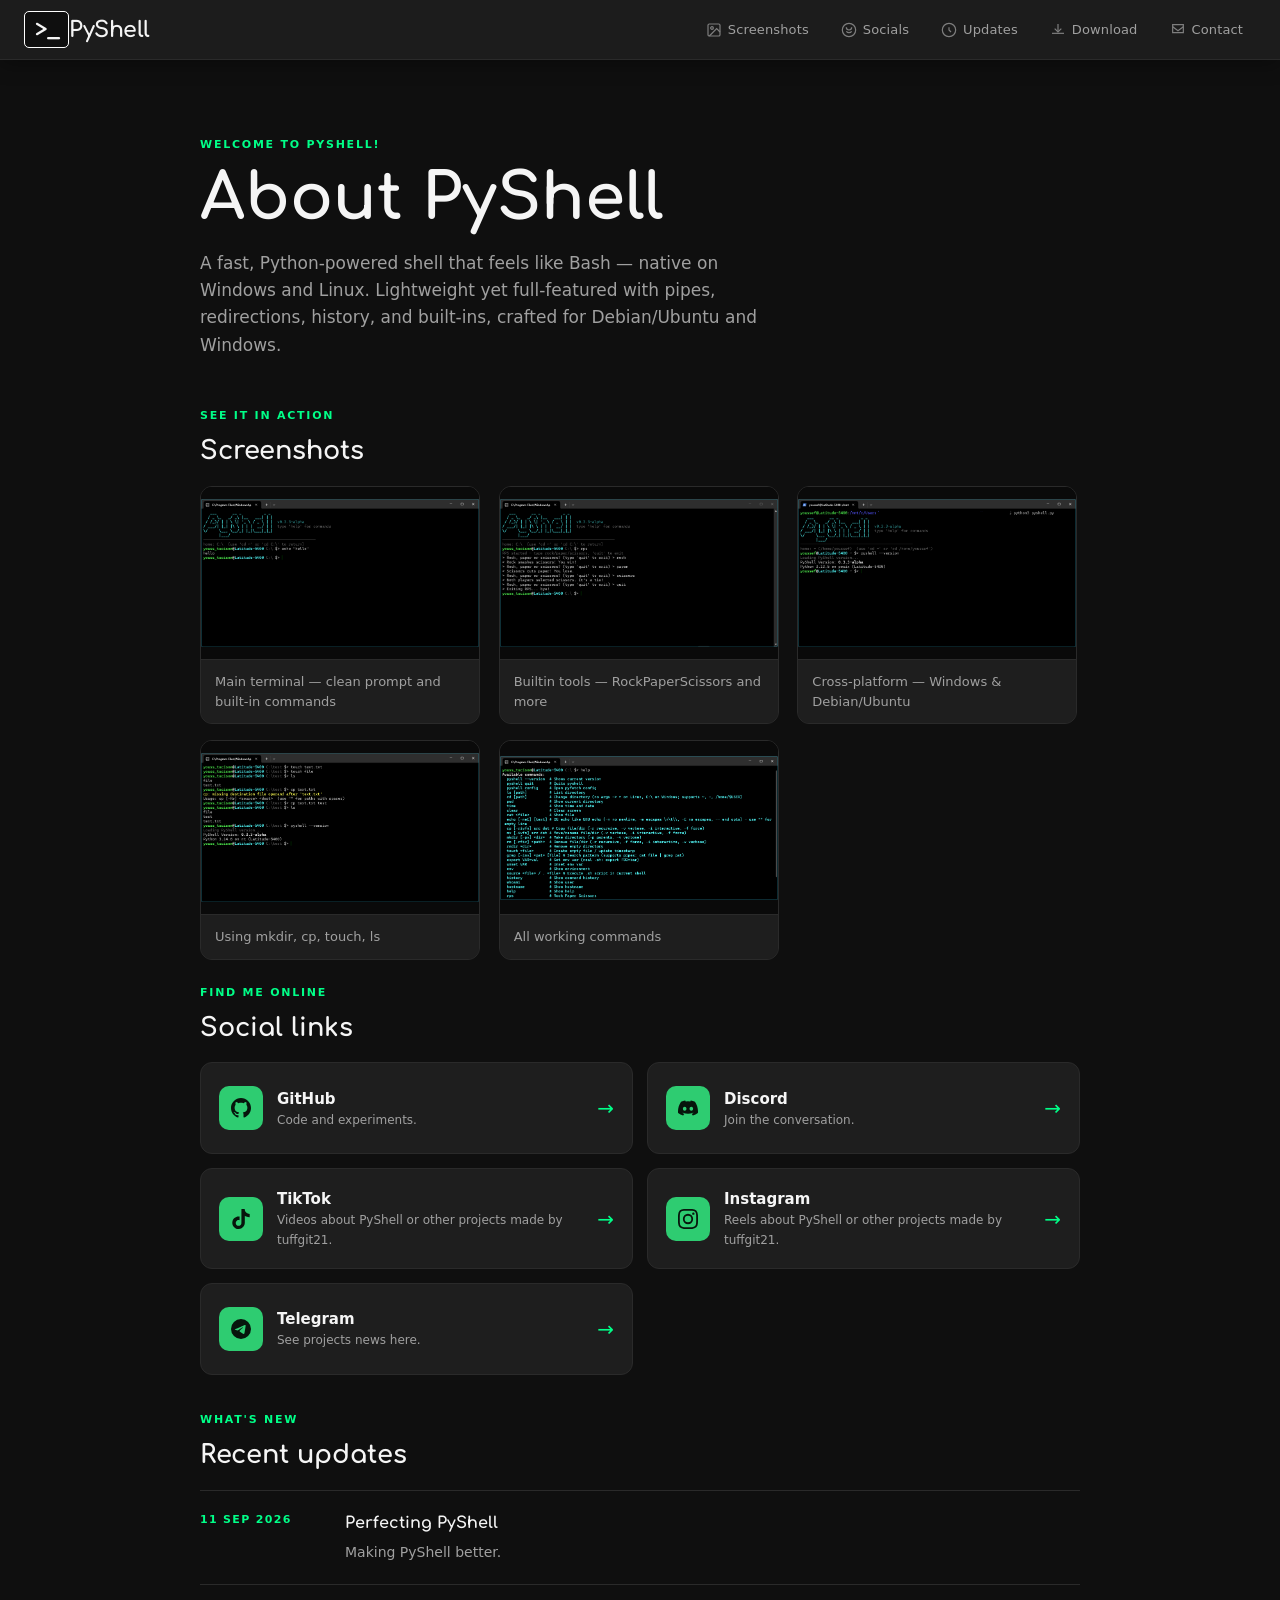
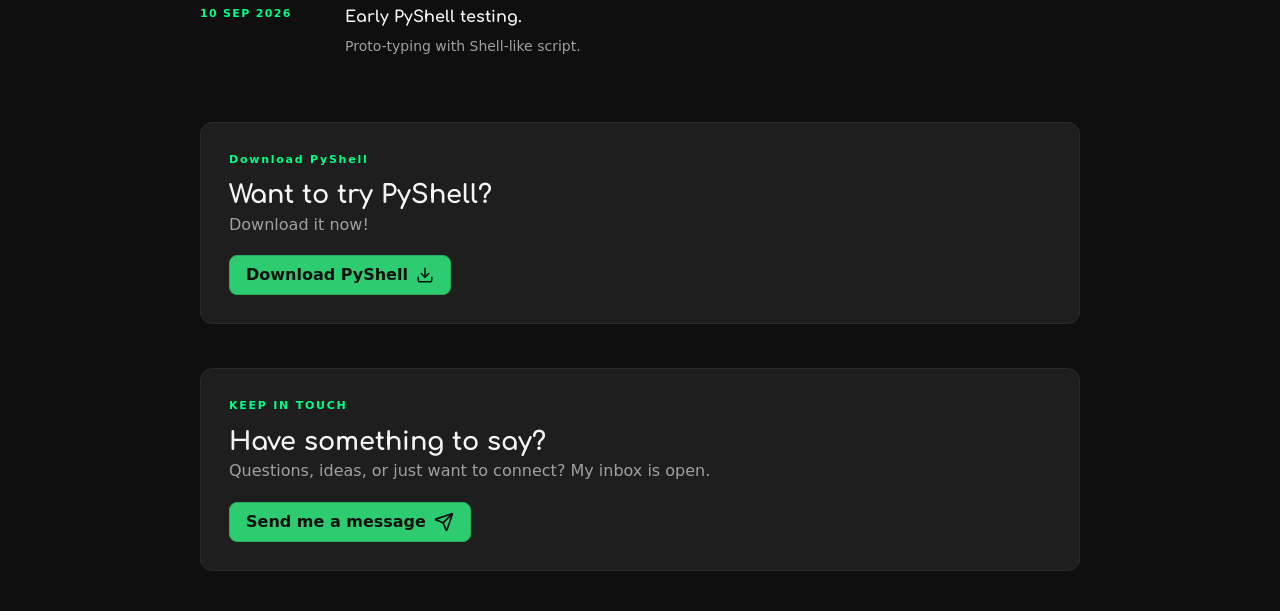
==== index.html @ fea670a3 "Add PyShell landing page and RPS fixes This commit adds the PyShell project landing page with suppor" ====
<!doctype html>
<html lang="en">
  <head>
    <meta charset="UTF-8" />
    <meta name="viewport" content="width=device-width, initial-scale=1.0" />
    <title>PyShell - Home</title>
    <link rel="stylesheet" href="style.css" />
    <script src="script.js" defer></script>
    <link rel="preconnect" href="https://fonts.googleapis.com" />
    <link rel="preconnect" href="https://fonts.gstatic.com" crossorigin />
    <link
      href="https://fonts.googleapis.com/css2?family=Comfortaa:wght@300..700&display=swap"
      rel="stylesheet"
    />
  </head>
  <body>
    <header class="hdiv">
      <a class="hp" href="#top"><strong class="span">>_ </strong>PyShell</a>
      <button
        class="menu-toggle"
        type="button"
        aria-expanded="false"
        aria-controls="main-navigation"
      >
        <span class="menu-icon" aria-hidden="true"><span></span><span></span><span></span></span>
        <span class="sr-only">Toggle navigation</span>
      </button>
      <nav class="hnav" id="main-navigation">
        <a class="hbutton" href="#screenshots"
          ><svg viewBox="0 0 24 24" width="16" height="16" fill="none" stroke="currentColor" stroke-width="1.8" aria-hidden="true"><rect x="3" y="3" width="18" height="18" rx="2" /><circle cx="9" cy="9" r="2" /><path d="M21 15l-5-5L5 21" /></svg
          >Screenshots</a
        >
        <a class="hbutton" href="#social-links"
          ><svg viewBox="0 0 24 24" width="16" height="16" fill="none" stroke="currentColor" stroke-width="1.8" aria-hidden="true"><circle cx="12" cy="12" r="10" /><path d="M16 8a4 4 0 0 1-8 0" /><path d="M8 14s1.5 2 4 2 4-2 4-2" /></svg
          >Socials</a
        >
        <a class="hbutton" href="#updates"
          ><svg viewBox="0 0 24 24" width="16" height="16" fill="none" stroke="currentColor" stroke-width="1.8" aria-hidden="true"><path d="M12 8v4l3 3" /><circle cx="12" cy="12" r="10" /></svg
          >Updates</a
        >
        <a class="hbutton" href="#download"
          ><svg viewBox="0 0 24 24" width="16" height="16" fill="none" stroke="currentColor" stroke-width="1.8" aria-hidden="true"><path d="M12 3v12" /><path d="M7 10l5 5 5-5" /><path d="M3 17h18" /></svg
          >Download</a
        >
        <a class="hbutton" href="#contact"
          ><svg viewBox="0 0 24 24" width="16" height="16" fill="none" stroke="currentColor" stroke-width="1.8" aria-hidden="true"><path d="M4 4h16v12H4z" /><path d="M4 7l8 6 8-6" /></svg
          >Contact</a
        >
      </nav>
    </header>
    <main class="main-content" id="top">
      <section class="intro" aria-labelledby="intro-title">
        <p class="eyebrow">WELCOME TO PYSHELL!</p>
        <h1 id="intro-title">About PyShell</h1>
        <p class="intro-text">
          A fast, Python-powered shell that feels like Bash — native on Windows
          and Linux. Lightweight yet full-featured with pipes, redirections,
          history, and built-ins, crafted for Debian/Ubuntu and Windows.
        </p>
      </section>

      <section
        class="screenshots-section"
        id="screenshots"
        aria-labelledby="screenshots-title"
      >
        <div class="section-heading">
          <p class="eyebrow">SEE IT IN ACTION</p>
          <h2 id="screenshots-title">Screenshots</h2>
        </div>
        <div class="screenshot-wrapper">
          <button
            class="screenshot-nav screenshot-nav--prev"
            type="button"
            aria-label="Previous screenshot"
          >
            ‹
          </button>
          <div class="screenshot-scroller" id="screenshot-scroller">
            <div class="screenshot-grid">
              <figure
                class="screenshot-card"
                tabindex="0"
                role="button"
                aria-label="View screenshot: Main terminal"
              >
                <div class="screenshot-frame">
                  <img
                    src="screenshots/screenshot-1.png"
                    alt="PyShell main terminal interface"
                    loading="lazy"
                    onload="
                      this.style.display = 'block';
                      this.nextElementSibling.style.display = 'none';
                    "
                    onerror="
                      this.style.display = 'none';
                      this.nextElementSibling.style.display = 'flex';
                    "
                  />
                  <div class="screenshot-placeholder">
                    <span class="placeholder-icon">&gt;_</span>
                    <p>Main Terminal</p>
                    <small>Replace with screenshots/screenshot-1.png</small>
                  </div>
                </div>
                <figcaption>
                  Main terminal — clean prompt and built-in commands
                </figcaption>
              </figure>
              <figure
                class="screenshot-card"
                tabindex="0"
                role="button"
                aria-label="View screenshot: Builtin tools"
              >
                <div class="screenshot-frame">
                  <img
                    src="screenshots/screenshot-2.png"
                    alt="PyShell running Builtin tools"
                    loading="lazy"
                    onload="
                      this.style.display = 'block';
                      this.nextElementSibling.style.display = 'none';
                    "
                    onerror="
                      this.style.display = 'none';
                      this.nextElementSibling.style.display = 'flex';
                    "
                  />
                  <div class="screenshot-placeholder">
                    <span class="placeholder-icon">&#9673;</span>
                    <p>Builtin Tools</p>
                    <small>Replace with screenshots/screenshot-2.png</small>
                  </div>
                </div>
                <figcaption>
                  Builtin tools — RockPaperScissors and more
                </figcaption>
              </figure>
              <figure
                class="screenshot-card"
                tabindex="0"
                role="button"
                aria-label="View screenshot: Cross-platform"
              >
                <div class="screenshot-frame">
                  <img
                    src="screenshots/screenshot-3.png"
                    alt="PyShell on Linux"
                    loading="lazy"
                    onload="
                      this.style.display = 'block';
                      this.nextElementSibling.style.display = 'none';
                    "
                    onerror="
                      this.style.display = 'none';
                      this.nextElementSibling.style.display = 'flex';
                    "
                  />
                  <div class="screenshot-placeholder">
                    <span class="placeholder-icon">&#9654;</span>
                    <p>Cross-Platform</p>
                    <small>Replace with screenshots/screenshot-3.png</small>
                  </div>
                </div>
                <figcaption>
                  Cross-platform — Windows & Debian/Ubuntu
                </figcaption>
              </figure>
              <figure
                class="screenshot-card"
                tabindex="0"
                role="button"
                aria-label="View screenshot: Cross-platform"
              >
                <div class="screenshot-frame">
                  <img
                    src="screenshots/screenshot-4.png"
                    alt="Directory in PyShell"
                    loading="lazy"
                    onload="
                      this.style.display = 'block';
                      this.nextElementSibling.style.display = 'none';
                    "
                    onerror="
                      this.style.display = 'none';
                      this.nextElementSibling.style.display = 'flex';
                    "
                  />
                  <div class="screenshot-placeholder">
                    <span class="placeholder-icon">&#9654;</span>
                    <p>Bash tools</p>
                    <small>Replace with screenshots/screenshot-4.png</small>
                  </div>
                </div>
                <figcaption>Using mkdir, cp, touch, ls</figcaption>
              </figure>
              <figure
                class="screenshot-card"
                tabindex="0"
                role="button"
                aria-label="View screenshot: Cross-platform"
              >
                <div class="screenshot-frame">
                  <img
                    src="screenshots/screenshot-5.png"
                    alt="PyShell help"
                    loading="lazy"
                    onload="
                      this.style.display = 'block';
                      this.nextElementSibling.style.display = 'none';
                    "
                    onerror="
                      this.style.display = 'none';
                      this.nextElementSibling.style.display = 'flex';
                    "
                  />
                  <div class="screenshot-placeholder">
                    <span class="placeholder-icon">&#9654;</span>
                    <p>Bash tools</p>
                    <small>Replace with screenshots/screenshot-4.png</small>
                  </div>
                </div>
                <figcaption>All working commands</figcaption>
              </figure>
            </div>
          </div>
          <button
            class="screenshot-nav screenshot-nav--next"
            type="button"
            aria-label="Next screenshot"
          >
            ›
          </button>
        </div>
        <div
          class="screenshot-dots"
          role="tablist"
          aria-label="Screenshot navigation"
        ></div>
      </section>
      <section
        class="social-section"
        id="social-links"
        aria-labelledby="social-title"
      >
        <div class="section-heading">
          <p class="eyebrow">FIND ME ONLINE</p>
          <h2 id="social-title">Social links</h2>
        </div>
        <div class="social-grid">
          <a
            class="social-card"
            href="https://github.com/tuffgit21/"
            target="_blank"
            rel="noopener noreferrer"
          >
            <span class="social-icon" aria-hidden="true"><svg viewBox="0 0 24 24" width="16" height="16" fill="currentColor" aria-hidden="true"><path d="M12 0c-6.626 0-12 5.373-12 12 0 5.302 3.438 9.8 8.207 11.387.599.111.793-.261.793-.577v-2.234c-3.338.726-4.033-1.416-4.033-1.416-.546-1.387-1.333-1.756-1.333-1.756-1.089-.745.083-.729.083-.729 1.205.084 1.839 1.237 1.839 1.237 1.07 1.834 2.807 1.304 3.492.997.107-.775.418-1.305.762-1.604-2.665-.305-5.467-1.334-5.467-5.931 0-1.311.469-2.381 1.236-3.221-.124-.303-.535-1.524.117-3.176 0 0 1.008-.322 3.301 1.23.957-.266 1.983-.399 3.003-.404 1.02.005 2.047.138 3.006.404 2.291-1.552 3.297-1.23 3.297-1.23.653 1.653.242 2.874.118 3.176.77.84 1.235 1.911 1.235 3.221 0 4.609-2.807 5.624-5.479 5.921.43.372.823 1.102.823 2.222v3.293c0 .319.192.694.801.576 4.765-1.589 8.199-6.086 8.199-11.386 0-6.627-5.373-12-12-12z"/></svg></span>
            <span
              ><strong>GitHub</strong><small>Code and experiments.</small></span
            >
            <span class="arrow" aria-hidden="true">&rarr;</span>
          </a>
          <a
            class="social-card"
            href="https://discord.gg/nNTrCmrS6y"
            target="_blank"
            rel="noopener noreferrer"
          >
            <span class="social-icon" aria-hidden="true"><svg viewBox="0 0 24 24" width="16" height="16" fill="currentColor" aria-hidden="true"><path d="M20.317 4.369a19.791 19.791 0 00-4.885-1.515.074.074 0 00-.079.037c-.21.375-.444.864-.608 1.249a18.27 18.27 0 00-5.487 0 12.64 12.64 0 00-.617-1.25.077.077 0 00-.079-.036A19.736 19.736 0 003.677 4.37a.07.07 0 00-.032.027C.533 9.046-.32 13.58.099 18.057a.082.082 0 00.031.057 19.9 19.9 0 005.993 3.03.078.078 0 00.084-.028c.462-.63.874-1.295 1.226-1.994a.076.076 0 00-.041-.106 13.107 13.107 0 01-1.872-.892.077.077 0 01-.008-.128c.126-.094.252-.192.372-.291a.074.074 0 01.077-.01c3.928 1.793 8.18 1.793 12.062 0a.074.074 0 01.078.009c.12.099.246.198.373.292a.077.077 0 01-.006.127 12.3 12.3 0 01-1.873.892.077.077 0 00-.041.107c.36.698.772 1.362 1.225 1.993a.076.076 0 00.084.028 19.84 19.84 0 006.002-3.03.077.077 0 00.032-.056c.5-5.177-.838-9.674-3.549-13.66a.061.061 0 00-.031-.027zM8.02 15.331c-1.183 0-2.157-1.085-2.157-2.419 0-1.333.956-2.419 2.157-2.419 1.21 0 2.176 1.096 2.157 2.42 0 1.333-.956 2.418-2.157 2.418zm7.975 0c-1.183 0-2.157-1.085-2.157-2.419 0-1.333.955-2.419 2.157-2.419 1.21 0 2.176 1.096 2.157 2.42 0 1.333-.946 2.418-2.157 2.418z"/></svg></span>
            <span
              ><strong>Discord</strong
              ><small>Join the conversation.</small></span
            >
            <span class="arrow" aria-hidden="true">&rarr;</span>
          </a>
          <a
            class="social-card"
            href="https://tiktok.com/@i.love_coding"
            target="_blank"
          >
            <span class="social-icon" aria-hidden="true"><svg viewBox="0 0 24 24" width="16" height="16" fill="currentColor" aria-hidden="true"><path d="M12.525.02c1.31-.02 2.61-.01 3.91-.02.08 1.53.63 3.09 1.75 4.17 1.12 1.11 2.7 1.62 4.24 1.79v4.03c-1.44-.05-2.89-.35-4.2-.97-.57-.26-1.1-.59-1.62-.93-.01 2.92.01 5.84-.02 8.75-.08 1.4-.54 2.79-1.35 3.94-1.31 1.92-3.58 3.17-5.91 3.21-1.43.08-2.86-.31-4.08-1.03-2.02-1.19-3.44-3.37-3.65-5.71-.02-.5-.03-1-.01-1.49.18-1.9 1.12-3.72 2.58-4.96 1.66-1.44 3.98-2.13 6.15-1.72.02 1.48-.04 2.96-.04 4.44-.99-.32-2.15-.23-3.02.37-.63.41-1.11 1.04-1.36 1.75-.21.51-.15 1.07-.14 1.61.24 1.64 1.82 3.02 3.5 2.87 1.12-.01 2.19-.66 2.77-1.61.19-.33.4-.67.41-1.06.1-1.79.06-3.57.07-5.36.01-4.03-.01-8.05.02-12.07z"/></svg></span>
            <span
              ><strong>TikTok</strong
              ><small
                >Videos about PyShell or other projects made by
                tuffgit21.</small
              ></span
            >
            <span class="arrow" aria-hidden="true">&rarr;</span>
          </a>
          <a
            class="social-card"
            href="https://instagram.com/prvtt_yousef_2"
            target="_blank"
          >
            <span class="social-icon" aria-hidden="true"><svg viewBox="0 0 24 24" width="16" height="16" fill="currentColor" aria-hidden="true"><path d="M12 2.163c3.204 0 3.584.012 4.85.07 3.252.148 4.771 1.691 4.919 4.919.058 1.265.069 1.645.069 4.849 0 3.205-.012 3.584-.069 4.849-.149 3.225-1.664 4.771-4.919 4.919-1.266.058-1.644.07-4.85.07-3.204 0-3.584-.012-4.849-.07-3.26-.149-4.771-1.699-4.919-4.92-.058-1.265-.07-1.644-.07-4.849 0-3.204.013-3.583.07-4.849.149-3.227 1.664-4.771 4.919-4.919 1.266-.057 1.645-.069 4.849-.069zM12 0C8.741 0 8.333.014 7.053.072 2.695.272.273 2.69.073 7.052.014 8.333 0 8.741 0 12c0 3.259.014 3.668.072 4.948.2 4.358 2.618 6.78 6.98 6.98C8.333 23.986 8.741 24 12 24c3.259 0 3.668-.014 4.948-.072 4.354-.2 6.782-2.618 6.979-6.98.059-1.28.073-1.689.073-4.948 0-3.259-.014-3.667-.072-4.947-.196-4.354-2.617-6.78-6.979-6.98C15.668.014 15.259 0 12 0zm0 5.838a6.162 6.162 0 100 12.324 6.162 6.162 0 000-12.324zM12 16a4 4 0 110-8 4 4 0 010 8zm6.406-11.845a1.44 1.44 0 100 2.881 1.44 1.44 0 000-2.881z"/></svg></span>
            <span
              ><strong>Instagram</strong
              ><small
                >Reels about PyShell or other projects made by tuffgit21.</small
              ></span
            >
            <span class="arrow" aria-hidden="true">&rarr;</span>
          </a>
          <a class="social-card" href="https://t.me/tuffgit21" target="_blank">
            <span class="social-icon" aria-hidden="true"><svg viewBox="0 0 24 24" width="16" height="16" fill="currentColor" aria-hidden="true"><path d="M11.944 0A12 12 0 000 12a12 12 0 0012 12 12 12 0 0012-12A12 12 0 0012 0a12 12 0 00-.056 0zm4.962 7.224c.1-.002.321.023.465.14a.506.506 0 01.171.325c.016.093.036.306.02.472-.18 1.898-.962 6.502-1.36 8.627-.168.9-.499 1.201-.82 1.23-.696.065-1.225-.46-1.9-.902-1.056-.693-1.653-1.124-2.678-1.8-1.185-.78-.417-1.21.258-1.91.177-.184 3.247-2.977 3.307-3.23.007-.032.014-.15-.056-.212s-.174-.041-.249-.024c-.106.024-1.793 1.14-5.061 3.345-.48.334-.913.49-1.302.48-.428-.008-1.252-.241-1.865-.44-.752-.245-1.349-.374-1.297-.789.027-.216.325-.437.893-.663 3.498-1.524 5.83-2.529 6.998-3.014 3.332-1.386 4.025-1.627 4.476-1.635z"/></svg></span>
            <span
              ><strong>Telegram</strong
              ><small>See projects news here.</small></span
            >
            <span class="arrow" aria-hidden="true">&rarr;</span>
          </a>
        </div>
      </section>

      <section
        class="updates-section"
        id="updates"
        aria-labelledby="updates-title"
      >
        <div class="section-heading">
          <p class="eyebrow">WHAT'S NEW</p>
          <h2 id="updates-title">Recent updates</h2>
        </div>
        <article class="update-card">
          <time datetime="2026-09-11">11 SEP 2026</time>
          <div>
            <h3>Perfecting PyShell</h3>
            <p>Making PyShell better.</p>
          </div>
        </article>
        <article class="update-card">
          <time datetime="2026-09-10">10 SEP 2026</time>
          <div>
            <h3>Early PyShell testing.</h3>
            <p>Proto-typing with Shell-like script.</p>
          </div>
        </article>
      </section>
      <section class="contact-section" id="download" aria-labelledby="download">
        <a id="download"><p class="eyebrow">Download PyShell</p></a>
        <h2>Want to try PyShell?</h2>
        <p>Download it now!</p>
        <a
          style="cursor: pointer"
          class="contact-button"
          onclick="
            alert(
              'Oh no! PyShell is not available to download at this point.',
            )
          "
          >Download PyShell<svg  xmlns="http://www.w3.org/2000/svg" width="18" height="18" viewBox="0 0 24 24" fill="none" stroke="currentColor" stroke-width="2" stroke-linecap="round" stroke-linejoin="round" class="lucide lucide-download" aria-hidden="true"><path d="M12 15V3" /><path d="M21 15v4a2 2 0 0 1-2 2H5a2 2 0 0 1-2-2v-4" /><path d="m7 10 5 5 5-5" /></svg
          ></a
        >
      </section>
      <section
        class="contact-section"
        id="contact"
        aria-labelledby="contact-title"
      >
        <p class="eyebrow">KEEP IN TOUCH</p>
        <h2 id="contact-title">Have something to say?</h2>
        <p>Questions, ideas, or just want to connect? My inbox is open.</p>
        <a class="contact-button" href="https://t.me/NotYoussefM"
          >Send me a message <svg xmlns="http://www.w3.org/2000/svg" width="20" height="20" viewBox="0 0 24 24" fill="none" stroke="currentColor" stroke-width="2" stroke-linecap="round" stroke-linejoin="round" class="lucide lucide-send"><path d="M14.536 21.686a.5.5 0 0 0 .937-.024l6.5-19a.496.496 0 0 0-.635-.635l-19 6.5a.5.5 0 0 0-.024.937l7.93 3.18a2 2 0 0 1 1.112 1.11z"/><path d="m21.854 2.147-10.94 10.939"/></svg></a
        >
      </section>
    </main>
    <div
      id="screenshot-lightbox"
      class="lightbox"
      aria-hidden="true"
      role="dialog"
      aria-modal="true"
      aria-label="Screenshot preview"
    >
      <div class="lightbox-backdrop"></div>
      <div class="lightbox-content" role="document">
        <button class="lightbox-close" type="button" aria-label="Close preview">
          &times;
        </button>
        <img class="lightbox-image" src="" alt="" />
        <div class="lightbox-placeholder" style="display: none">
          <span class="placeholder-icon"></span>
          <p></p>
          <small></small>
        </div>
        <p class="lightbox-caption"></p>
      </div>
    </div>
  </body>
</html>
---- style.css ----
:root {
  --primary: #2ecc71;
  --primary-dark: #27ae60;
  --neon: #39ff14;
  --neon-glow: #00ff88;
  --background: #0f0f0f;
  --surface: #1e1e1e;
  --surface-hover: #252525;
  --border: #2a2a2a;
  --text: #f5f5f5;
  --text-muted: #a0a0a0;
  --radius: 12px;
  --font: "Inter", system-ui, -apple-system, sans-serif;
  --font-display: "Comfortaa", sans-serif;
}
html {
  scroll-behavior: smooth;
}
* {
  box-sizing: border-box;
}
.span{
  text-align: center;
  display: inline-block;
  font-size: 23px;
  background-color: var(--background);
  border-radius: 5px;
  width:1.2cm;
  height:0.99cm;
  border:1px white solid;
  box-shadow: white;
}
body {
  background-color: var(--background);
  color: var(--text);
  font-family: var(--font);
  display: flex;
  flex-direction: column;
  align-items: stretch;
  min-height: 100vh;
  margin: 0;
  padding: 0;
  line-height: 1.6;
  -webkit-font-smoothing: antialiased;
}
.hdiv {
  display: flex;
  align-items: center;
  justify-content: space-between;
  background: rgba(30, 30, 30, 0.92);
  backdrop-filter: blur(10px);
  -webkit-backdrop-filter: blur(10px);
  border-bottom: 1px solid var(--border);
  width: 100%;
  min-height: 60px;
  height: auto;
  padding: 10px 24px;
  position: sticky;
  top: 0;
  z-index: 100;
  gap: 16px;
  box-sizing: border-box;
  box-shadow: 0 4px 20px rgba(0, 0, 0, 0.35);
}
.hp {
  margin: 0;
  font-family: var(--font-display);
  font-size: 22px;
  font-weight: 700;
  color: var(--text);
  letter-spacing: -0.5px;
  white-space: nowrap;
}
.hp:hover {
  color: var(--neon);
  transition: 0.4s ease-in-out;
  text-shadow:0 15px 15px #27ae60;
}
.hnav {
  display: flex;
  align-items: center;
  gap: 6px;
  flex-wrap: wrap;
}
.menu-toggle {
  display: none;
  align-items: center;
  justify-content: center;
  width: 42px;
  height: 42px;
  border: 1px solid var(--border);
  border-radius: 10px;
  background: var(--surface);
  cursor: pointer;
  transition:
    background 0.2s ease,
    border-color 0.2s ease,
    box-shadow 0.2s ease;
}
.menu-toggle:hover {
  background: var(--surface-hover);
  border-color: var(--primary);
  box-shadow: 0 0 0 3px rgba(46, 204, 113, 0.12);
}
.menu-icon {
  display: block;
  position: relative;
  width: 18px;
  height: 14px;
}
.menu-icon span {
  position: absolute;
  left: 0;
  width: 100%;
  height: 2px;
  background: var(--text);
  border-radius: 2px;
  transition:
    transform 0.3s ease,
    opacity 0.2s ease,
    width 0.3s ease;
}
.menu-icon span:nth-child(1) {
  top: 0;
}
.menu-icon span:nth-child(2) {
  top: 6px;
}
.menu-icon span:nth-child(3) {
  top: 12px;
}
.menu-toggle[aria-expanded="true"] .menu-icon span:nth-child(1) {
  transform: translateY(6px) rotate(45deg);
}
.menu-toggle[aria-expanded="true"] .menu-icon span:nth-child(2) {
  opacity: 0;
  transform: scaleX(0);
}
.menu-toggle[aria-expanded="true"] .menu-icon span:nth-child(3) {
  transform: translateY(-6px) rotate(-45deg);
}
.menu-toggle[aria-expanded="true"] {
  border-color: var(--primary);
  background: var(--surface-hover);
}
.sr-only {
  position: absolute;
  width: 1px;
  height: 1px;
  padding: 0;
  margin: -1px;
  overflow: hidden;
  clip: rect(0, 0, 0, 0);
  white-space: nowrap;
  border: 0;
}
a {
  text-decoration: none;
  color: inherit;
  font-family: var(--font);
}
.hbutton {
  display: inline-flex;
  align-items: center;
  justify-content: center;
  gap: 6px;
  border: 1px solid transparent;
  background: transparent;
  border-radius: 20px;
  height: 34px;
  padding: 0 12px;
  color: var(--text-muted);
  font-family: var(--font);
  font-size: 13px;
  font-weight: 500;
  letter-spacing: 0.01em;
  cursor: pointer;
  transition:
    background 0.2s ease,
    border-color 0.2s ease,
    color 0.2s ease,
    transform 0.15s ease;
  white-space: nowrap;
  line-height: 1;
}
.hbutton svg {
  flex: 0 0 16px;
  opacity: 0.75;
  transition: opacity 0.2s ease;
}
.hbutton:hover {
  background: var(--surface-hover);
  border-color: var(--border);
  color: var(--text);
  transform: translateY(-1px);
}
.hbutton:hover svg {
  opacity: 1;
}
.hbutton:active {
  transform: translateY(0);
}
.hbutton:focus-visible {
  outline: 2px solid var(--primary);
  outline-offset: 2px;
}
.intro,
.screenshots-section,
.social-section,
.updates-section,
.contact-section {
  width: 100%;
  max-width: 880px;
}
.intro {
  padding: 36px 0 12px;
}
.eyebrow {
  margin: 0 0 10px;
  color: var(--neon-glow);
  font-size: 11px;
  font-weight: 700;
  letter-spacing: 0.16em;
}
.intro h1 {
  max-width: 700px;
  margin-bottom: 16px;
  font-size: clamp(2rem, 5vw, 4rem);
  line-height: 1.1;
}
.intro-text {
  max-width: 560px;
  margin: 0;
  color: var(--text-muted);
  font-size: 17px;
}
.section-heading {
  margin-bottom: 18px;
}
.section-heading h2,
.contact-section h2 {
  text-align: left;
  max-width: none;
  font-family: var(--font-display);
  font-size: 1.6rem;
}
.social-grid {
  display: grid;
  grid-template-columns: repeat(2, 1fr);
  gap: 14px;
}
.social-card {
  display: flex;
  align-items: center;
  gap: 14px;
  min-height: 92px;
  padding: 18px;
  background: var(--surface);
  border: 1px solid var(--border);
  border-radius: var(--radius);
  transition:
    border-color 0.2s ease,
    transform 0.2s ease,
    background 0.2s ease;
}
.social-card:hover {
  background: var(--surface-hover);
  border-color: var(--primary);
  transform: translateY(-3px);
}
.social-icon {
  display: grid;
  flex: 0 0 44px;
  place-items: center;
  width: 44px;
  height: 44px;
  border-radius: 10px;
  background: var(--primary);
  color: #07150c;
  font-size: 13px;
  font-weight: 800;
}
.social-icon svg {
  width: 20px;
  height: 20px;
  display: block;
}
.social-card strong,
.social-card small {
  display: block;
}
.social-card strong {
  color: var(--text);
  font-size: 15px;
}
.social-card small {
  color: var(--text-muted);
  font-size: 12px;
}
.arrow {
  margin-left: auto;
  color: var(--neon-glow);
  font-size: 20px;
}
/* --- Screenshots Section --- */
.screenshots-section {
  margin-top: 12px;
}
.screenshot-grid {
  display: grid;
  grid-template-columns: repeat(3, 1fr);
  gap: 16px;
}
.screenshot-card {
  margin: 0;
  background: var(--surface);
  border: 1px solid var(--border);
  border-radius: var(--radius);
  overflow: hidden;
  max-width: 280px;
  width: 100%;
  transition:
    border-color 0.2s ease,
    transform 0.2s ease,
    box-shadow 0.2s ease;
}
.screenshot-card:hover {
  border-color: var(--primary);
  transform: translateY(-3px);
  box-shadow: 0 8px 24px rgba(0, 0, 0, 0.4);
}
.screenshot-frame {
  position: relative;
  aspect-ratio: 16 / 10;
  max-height: 180px;
  max-width: 280px;
  background: #0a0a0a;
  border-bottom: 1px solid var(--border);
  overflow: hidden;
  display: block;
  width: 100%;
}
.screenshot-frame img {
  position: relative;
  z-index: 2;
  display: block;
  width: 100%;
  height: 100%;
  object-fit: contain;
  background: #0a0a0a;
}
.screenshot-placeholder {
  position: absolute;
  inset: 0;
  display: flex;
  flex-direction: column;
  align-items: center;
  justify-content: center;
  gap: 6px;
  width: 100%;
  height: 100%;
  min-height: 100%;
  background:
    radial-gradient(ellipse at 30% 20%, rgba(46, 204, 113, 0.12), transparent 50%),
    radial-gradient(ellipse at 80% 80%, rgba(0, 255, 136, 0.08), transparent 50%),
    #0f0f0f;
  border: 1px dashed rgba(46, 204, 113, 0.18);
  box-sizing: border-box;
  text-align: center;
  padding: 16px;
  z-index: 1;
}
.placeholder-icon {
  display: grid;
  place-items: center;
  width: 44px;
  height: 44px;
  border-radius: 10px;
  background: rgba(46, 204, 113, 0.12);
  border: 1px solid rgba(46, 204, 113, 0.25);
  color: var(--neon-glow);
  font-size: 16px;
  font-weight: 800;
  font-family: var(--font-display);
}
.screenshot-placeholder p {
  margin: 4px 0 0;
  color: var(--text);
  font-size: 13px;
  font-weight: 700;
  font-family: var(--font-display);
}
.screenshot-placeholder small {
  color: var(--text-muted);
  font-size: 11px;
}
.screenshot-card {
  cursor: zoom-in;
}
.screenshot-card:focus-visible {
  outline: 2px solid var(--primary);
  outline-offset: 2px;
}
.screenshot-card figcaption {
  padding: 12px 14px;
  color: var(--text-muted);
  font-size: 13px;
  line-height: 1.5;
  background: var(--surface);
}
.screenshot-frame::after {
  content: "⤢ Click to expand";
  position: absolute;
  inset: 0;
  display: grid;
  place-items: center;
  background: rgba(0, 0, 0, 0.55);
  color: var(--text);
  font-size: 12px;
  font-weight: 700;
  letter-spacing: 0.08em;
  opacity: 0;
  transition: opacity 0.2s ease;
  pointer-events: none;
}
.screenshot-card:hover .screenshot-frame::after,
.screenshot-card:focus-visible .screenshot-frame::after {
  opacity: 1;
}
.screenshot-wrapper {
  position: relative;
  isolation: isolate;
  overflow: visible;
}
.screenshot-scroller {
  overflow: visible;
  position: relative;
  z-index: 1;
}
.screenshot-nav {
  display: none;
  position: absolute;
  top: 42%;
  transform: translateY(-50%);
  width: 36px;
  height: 36px;
  border-radius: 50%;
  border: 1px solid var(--border);
  background: rgba(30, 30, 30, 0.95);
  color: var(--text);
  font-size: 20px;
  line-height: 1;
  cursor: pointer;
  z-index: 10;
  place-items: center;
  box-shadow: 0 4px 16px rgba(0, 0, 0, 0.5);
  transition:
    background 0.2s ease,
    border-color 0.2s ease,
    opacity 0.2s ease;
  pointer-events: auto;
}
.screenshot-nav:hover {
  background: var(--surface-hover);
  border-color: var(--primary);
}
.screenshot-nav:disabled {
  opacity: 0.35;
  cursor: default;
  pointer-events: none;
}
.screenshot-nav--prev {
  left: -14px;
}
.screenshot-nav--next {
  right: -14px;
}
.screenshot-dots {
  display: none;
  justify-content: center;
  gap: 8px;
  margin-top: 12px;
}
.screenshot-dot {
  width: 8px;
  height: 8px;
  border-radius: 50%;
  border: none;
  background: var(--border);
  cursor: pointer;
  padding: 0;
  transition:
    background 0.2s ease,
    transform 0.2s ease;
}
.screenshot-dot.is-active {
  background: var(--primary);
  transform: scale(1.25);
}
/* --- Lightbox --- */
.lightbox {
  position: fixed;
  inset: 0;
  z-index: 1000;
  display: none;
  align-items: center;
  justify-content: center;
  padding: 24px;
}
.lightbox.is-open {
  display: flex;
}
.lightbox-backdrop {
  position: absolute;
  inset: 0;
  background: rgba(0, 0, 0, 0.85);
}
.lightbox-content {
  position: relative;
  max-width: min(92vw, 1100px);
  max-height: 90vh;
  display: flex;
  flex-direction: column;
  align-items: center;
  gap: 12px;
  z-index: 1;
  animation: lightboxIn 0.25s ease;
}
@keyframes lightboxIn {
  from {
    opacity: 0;
    transform: scale(0.96);
  }
  to {
    opacity: 1;
    transform: scale(1);
  }
}
.lightbox-image {
  max-width: 100%;
  max-height: 78vh;
  width: auto;
  height: auto;
  border-radius: 10px;
  border: 1px solid var(--border);
  box-shadow: 0 20px 60px rgba(0, 0, 0, 0.6);
  background: #0a0a0a;
  object-fit: contain;
}
.lightbox-placeholder {
  display: none;
  flex-direction: column;
  align-items: center;
  justify-content: center;
  gap: 8px;
  width: min(520px, 90vw);
  min-height: 300px;
  padding: 32px;
  border-radius: 10px;
  border: 1px dashed rgba(46, 204, 113, 0.25);
  background:
    radial-gradient(ellipse at 30% 20%, rgba(46, 204, 113, 0.12), transparent 50%),
    #1a1a1a;
  text-align: center;
}
.lightbox-caption {
  margin: 0;
  color: var(--text-muted);
  font-size: 13px;
  text-align: center;
  max-width: 600px;
  background: rgba(30, 30, 30, 0.9);
  padding: 8px 14px;
  border-radius: 20px;
  border: 1px solid var(--border);
}
.lightbox-close {
  position: absolute;
  top: -12px;
  right: -12px;
  width: 36px;
  height: 36px;
  display: grid;
  place-items: center;
  border-radius: 50%;
  border: 1px solid var(--border);
  background: var(--surface);
  z-index: 3;
  color: var(--text);
  font-size: 22px;
  line-height: 1;
  cursor: pointer;
  box-shadow: 0 4px 12px rgba(0, 0, 0, 0.4);
  transition:
    background 0.2s ease,
    transform 0.15s ease;
}
.lightbox-close:hover {
  background: var(--surface-hover);
  transform: scale(1.05);
}
.lightbox-close:focus-visible {
  outline: 2px solid var(--primary);
  outline-offset: 2px;
}
.updates-section {
  margin-top: 12px;
}
.update-card {
  display: grid;
  grid-template-columns: 125px 1fr;
  gap: 20px;
  padding: 20px 0;
  border-top: 1px solid var(--border);
}
.update-card time {
  color: var(--neon-glow);
  font-size: 11px;
  font-weight: 700;
  letter-spacing: 0.12em;
}
.update-card h3 {
  margin: 0 0 5px;
  font-family: var(--font-display);
  font-size: 16px;
}
.update-card p {
  margin: 0;
  color: var(--text-muted);
  font-size: 14px;
}
.contact-section {
  margin-top: 20px;
  padding: 28px;
  background: var(--surface);
  border: 1px solid var(--border);
  border-radius: var(--radius);
}
.contact-section p:not(.eyebrow) {
  margin: 0 0 18px;
  color: var(--text-muted);
}
.contact-button {
  display: inline-flex;
  align-items: center;
  gap: 8px;
  min-height: 40px;
  padding: 0 16px;
  border: 1px solid var(--primary-dark);
  border-radius: 8px;
  background: var(--primary);
  color: #0f0f0f;
  font-weight: 700;
}
.contact-button:hover {
  background: var(--neon);
  transition: 0.4s ease-in-out;
}
.card {
  background: rgb(34, 34, 51);
  border-radius: 20px;
  display: flex;
  flex-direction: row;
  align-items: center;
  justify-content: space-between;
  gap: 40px;
  padding: 30px;
  max-width: 900px;
  width: 80%;
  min-height: 550px;
  margin: 20px;
  flex-wrap: nowrap;
}
.main-content {
  flex: 1;
  display: flex;
  flex-direction: column;
  align-items: center;
  justify-content: flex-start;
  padding: 40px 20px;
  width: 100%;
  box-sizing: border-box;
  gap: 24px;
}
.content-grid {
  display: grid;
  grid-template-columns: 500px 340px;
  gap: 24px;
  align-items: start;
  width: 100%;
  max-width: 880px;
}
.card-stack {
  display: flex;
  flex-direction: column;
  gap: 24px;
  min-width: 0;
}
.side-stack {
  display: flex;
  flex-direction: column;
  gap: 16px;
}
.side-card {
  background: var(--surface);
  border: 1px solid var(--border);
  border-radius: var(--radius);
  padding: 20px;
  box-shadow: 0 4px 16px rgba(0, 0, 0, 0.4);
}
.side-card h3 {
  font-family: var(--font-display);
  font-size: 16px;
  margin: 0 0 8px 0;
  color: var(--text);
}
.side-card p,
.side-card li {
  font-size: 14px;
  color: var(--text-muted);
  line-height: 1.5;
}
.side-card ul {
  margin: 8px 0 0 18px;
  padding: 0;
}
.side-card .side-stat {
  display: flex;
  justify-content: space-between;
  padding: 10px 0;
  border-bottom: 1px solid var(--border);
  font-size: 14px;
}
.side-card .side-stat:last-child {
  border-bottom: none;
}
.side-card .side-stat span:last-child {
  color: var(--text);
  font-weight: 600;
}
.feature-grid {
  display: grid;
  grid-template-columns: repeat(3, 1fr);
  gap: 16px;
  width: 100%;
  max-width: 880px;
}
.feature-card {
  background: var(--surface);
  border: 1px solid var(--border);
  border-radius: var(--radius);
  padding: 20px;
  box-shadow: 0 4px 16px rgba(0, 0, 0, 0.3);
}
.feature-card h3 {
  font-size: 15px;
  margin: 0 0 6px 0;
  font-family: var(--font-display);
}
.feature-card p {
  font-size: 13px;
  color: var(--text-muted);
  margin: 0;
  line-height: 1.5;
}
.divcard {
  display: flex;
  flex-direction: column;
  align-items: flex-start;
  justify-content: flex-start;
  background: var(--surface);
  border: 1px solid var(--border);
  border-radius: var(--radius);
  width: 100%;
  max-width: 500px;
  min-height: 100px;
  height: auto;
  padding: 24px;
  box-shadow: 0 4px 16px rgba(0, 0, 0, 0.4);
  /* fix wrapping / new lines */
  overflow-wrap: break-word;
  word-break: break-word;
  white-space: pre-wrap;
  word-wrap: break-word;
  line-height: 1.6;
  gap: 8px;
}
.divcard > * {
  width: 100%;
  max-width: 100%;
  overflow-wrap: break-word;
  word-break: break-word;
  white-space: pre-wrap;
  margin: 0;
}
.card-left {
  display: flex;
  flex-direction: column;
  align-items: center;
  justify-content: center;
  gap: 20px;
  text-align: center;
  flex: 0 0 300px;
  min-width: 220px;
  padding: 20px;
  /* for side-swap FLIP animation - transform is set by JS */
  will-change: transform;
}
/* enable side swap only on desktop - JS toggles .flipped */
@media (min-width: 701px) {
  .card.flipped {
    flex-direction: row-reverse;
  }
}
form {
  background: rgb(48, 48, 97);
  display: flex;
  flex-direction: column;
  align-items: stretch;
  justify-content: center;
  width: 100%;
  max-width: 360px;
  border-radius: 20px;
  padding: 30px 24px;
  min-height: 420px;
  gap: 4px;
}
/* --- Animated form switcher --- */
.forms-container {
  position: relative;
  width: 100%;
  max-width: 360px;
  min-height: 440px;
  display: grid;
  /* single cell where both forms overlap */
  grid-template-columns: 1fr;
  grid-template-rows: 1fr;
  will-change: transform;
}
.auth-form {
  grid-column: 1;
  grid-row: 1;
  opacity: 0;
  transform: translateX(40px) scale(0.97);
  pointer-events: none;
  visibility: hidden;
  transition:
    opacity 0.45s cubic-bezier(0.4, 0, 0.2, 1),
    transform 0.45s cubic-bezier(0.4, 0, 0.2, 1),
    visibility 0.45s;
  will-change: opacity, transform;
}
.auth-form.active {
  opacity: 1;
  transform: translateX(0) scale(1);
  pointer-events: auto;
  visibility: visible;
}
/* collapsing = signup shrinking out */
.auth-form.collapsing-out {
  animation: collapseOut 0.45s cubic-bezier(0.4, 0, 0.2, 1) forwards;
}
.auth-form.expanding-in {
  animation: expandIn 0.5s cubic-bezier(0.34, 1.56, 0.64, 1) forwards;
}
@keyframes collapseOut {
  0% {
    opacity: 1;
    transform: translateX(0) scale(1);
  }
  100% {
    opacity: 0;
    transform: translateX(-40px) scale(0.94);
  }
}
@keyframes expandIn {
  0% {
    opacity: 0;
    transform: translateX(40px) scale(0.94);
  }
  100% {
    opacity: 1;
    transform: translateX(0) scale(1);
  }
}
h1 {
  font-family: var(--font-display);
  font-size: 1.5rem;
  font-weight: 700;
  color: var(--text);
  margin: 0 0 8px 0;
  line-height: 1.3;
}
.divcard p {
  color: var(--text-muted);
  font-size: 15px;
  line-height: 1.6;
}
h2 {
  margin: 0;
  text-align: center;
  font-size: 1.6rem;
  line-height: 1.3;
  max-width: 250px;
}
/* --- Signup inputs --- */
.input-box {
  position: relative;
  width: 100%;
  height: 56px;
  margin: 14px 0;
}
.input-box input {
  width: 100%;
  height: 100%;
  padding: 15px 12px;
  border: 2px solid #333;
  border-radius: 8px;
  outline: none;
  font-size: 16px;
  background: var(--surface);
  color: var(--text);
  box-sizing: border-box;
  transition:
    border-color 0.2s ease,
    box-shadow 0.2s ease;
}
.input-box input::placeholder {
  color: transparent;
}
.input-box label {
  position: absolute;
  left: 12px;
  top: 50%;
  transform: translateY(-50%);
  background: var(--surface);
  border-radius: 20px;
  padding: 0 6px;
  color: rgb(200, 200, 200);
  transition: all 0.2s ease;
  pointer-events: none;
  font-size: 14px;
  line-height: 1;
}
/* float when focused or has value or autofilled */
.input-box input:focus + label,
.input-box input:not(:placeholder-shown) + label,
.input-box input:-webkit-autofill + label {
  top: 0;
  color: azure;
  font-size: 12px;
  background: #676766;
}
.input-box input:focus {
  border-color: #9a9a9a;
  box-shadow: 0 0 0 3px rgba(255, 255, 255, 0.08);
}
.input-box input:invalid:not(:placeholder-shown):not(:focus) {
  border-color: #e74c3c;
}
.input-box input:valid:not(:placeholder-shown) {
  border-color: #2ecc71;
}
/* also keep label floated for valid/invalid without placeholder trick edge case */
.input-box input:valid + label,
.input-box input:invalid:not(:placeholder-shown) + label {
  top: 0;
  font-size: 12px;
}
.button {
  border: none;
  border-radius: 10px;
  display: flex;
  align-items: center;
  justify-content: center;
  min-width: 4cm;
  min-height: 7vh;
  margin: 10px auto 0;
  background: rgb(0, 173, 0);
  cursor: pointer;
  color: azure;
  font-family: var(--font);
  font-size: 16px;
  padding: 12px 24px;
  transition:
    background 0.2s ease,
    transform 0.1s ease;
}
.button:hover {
  background: rgb(0, 150, 0);
}
.button:active {
  transform: scale(0.98);
}
.secondary-button {
  border: none;
  border-radius: 10px;
  display: flex;
  align-items: center;
  justify-content: center;
  min-width: 4cm;
  min-height: 7vh;
  margin: 0;
  background: rgb(255, 255, 255);
  cursor: pointer;
  color: #222;
  font-family: var(--font);
  font-size: 16px;
  padding: 12px 24px;
  transition: background 0.2s ease;
}
.secondary-button:hover {
  background: #e0e0e0;
}
.check {
  text-decoration: none;
}
@media (max-width: 900px) {
  .screenshot-grid {
    grid-template-columns: repeat(2, 1fr);
  }
}
@media (max-width: 700px) {
  .hdiv {
    flex-wrap: wrap;
    padding: 12px 18px;
  }
  .menu-toggle {
    display: inline-flex;
  }
  .menu-toggle:focus-visible {
    outline: 2px solid var(--primary);
    outline-offset: 2px;
  }
  .hnav {
    display: none;
    flex-direction: column;
    align-items: stretch;
    width: 100%;
    gap: 8px;
    padding: 16px;
    margin-top: 12px;
    background: var(--surface);
    border: 1px solid var(--border);
    border-radius: 12px;
    box-shadow: 0 12px 32px rgba(0, 0, 0, 0.4);
    animation: navSlide 0.25s ease;
  }
  .hnav.is-open {
    display: flex;
  }
  @keyframes navSlide {
    from {
      opacity: 0;
      transform: translateY(-8px);
    }
    to {
      opacity: 1;
      transform: translateY(0);
    }
  }
  .hbutton {
    width: 100%;
  }
  .hnav .hbutton {
    justify-content: flex-start;
    gap: 10px;
    height: 42px;
    padding: 0 14px;
    background: transparent;
    border: 1px solid transparent;
    color: var(--text);
    font-size: 14px;
    font-weight: 500;
    border-radius: 10px;
    box-shadow: none;
    transform: none;
    text-shadow: none;
  }
  .hnav .hbutton svg {
    flex: 0 0 16px;
    opacity: 0.85;
  }
  .hnav .hbutton:hover {
    background: var(--surface-hover);
    border-color: var(--border);
    color: var(--neon-glow);
    box-shadow: none;
    transform: none;
    text-shadow: none;
  }
  .hnav .hbutton:active {
    transform: scale(0.99);
  }
  .main-content {
    padding: 24px 16px;
  }
  .intro {
    padding-top: 20px;
  }
  .social-grid {
    grid-template-columns: 1fr;
  }
  .screenshot-wrapper {
    margin: 0 -16px;
    padding: 0 16px;
  }
  .screenshot-scroller {
    overflow-x: auto;
    overflow-y: hidden;
    scroll-snap-type: x mandatory;
    -webkit-overflow-scrolling: touch;
    scrollbar-width: none;
    scroll-behavior: smooth;
    padding-bottom: 8px;
    cursor: grab;
  }
  .screenshot-scroller:active {
    cursor: grabbing;
  }
  .screenshot-scroller::-webkit-scrollbar {
    display: none;
  }
  .screenshot-grid {
    display: flex;
    flex-wrap: nowrap;
    gap: 12px;
    width: max-content;
    grid-template-columns: unset;
  }
  .screenshot-card {
    flex: 0 0 auto;
    min-width: 0;
    width: fit-content;
    max-width: 90vw;
    scroll-snap-align: center;
    scroll-snap-stop: always;
  }
  .screenshot-frame {
    width: fit-content;
    max-width: 90vw;
    max-height: none;
    aspect-ratio: auto;
  }
  .screenshot-frame img {
    width: auto;
    max-width: 90vw;
    max-height: 55vh;
    height: auto;
    object-fit: contain;
  }
  .screenshot-nav {
    display: grid;
  }
  .screenshot-nav--prev {
    left: 6px;
  }
  .screenshot-nav--next {
    right: 6px;
  }
  .screenshot-dots {
    display: flex;
  }
  .update-card {
    grid-template-columns: 1fr;
    gap: 6px;
  }
  .contact-section {
    padding: 22px;
  }
  .content-grid {
    grid-template-columns: 1fr;
    max-width: 500px;
  }
  .feature-grid {
    grid-template-columns: 1fr;
    max-width: 500px;
  }
  .card {
    flex-direction: column;
    flex-wrap: wrap;
    padding: 20px;
    gap: 24px;
  }
  .card-left {
    flex: none;
    width: 100%;
    max-width: 360px;
    order: -1;
  }
  .forms-container {
    max-width: 100%;
    min-height: 400px;
  }
  form {
    max-width: 100%;
  }
  .auth-form {
    transform: translateY(30px) scale(0.97);
  }
  .auth-form.active {
    transform: translateY(0) scale(1);
  }
  @keyframes collapseOut {
    0% {
      opacity: 1;
      transform: translateY(0) scale(1);
    }
    100% {
      opacity: 0;
      transform: translateY(-30px) scale(0.94);
    }
  }
  @keyframes expandIn {
    0% {
      opacity: 0;
      transform: translateY(30px) scale(0.94);
    }
    100% {
      opacity: 1;
      transform: translateY(0) scale(1);
    }
  }
  .mobile-switch {
    display: block !important;
  }
}
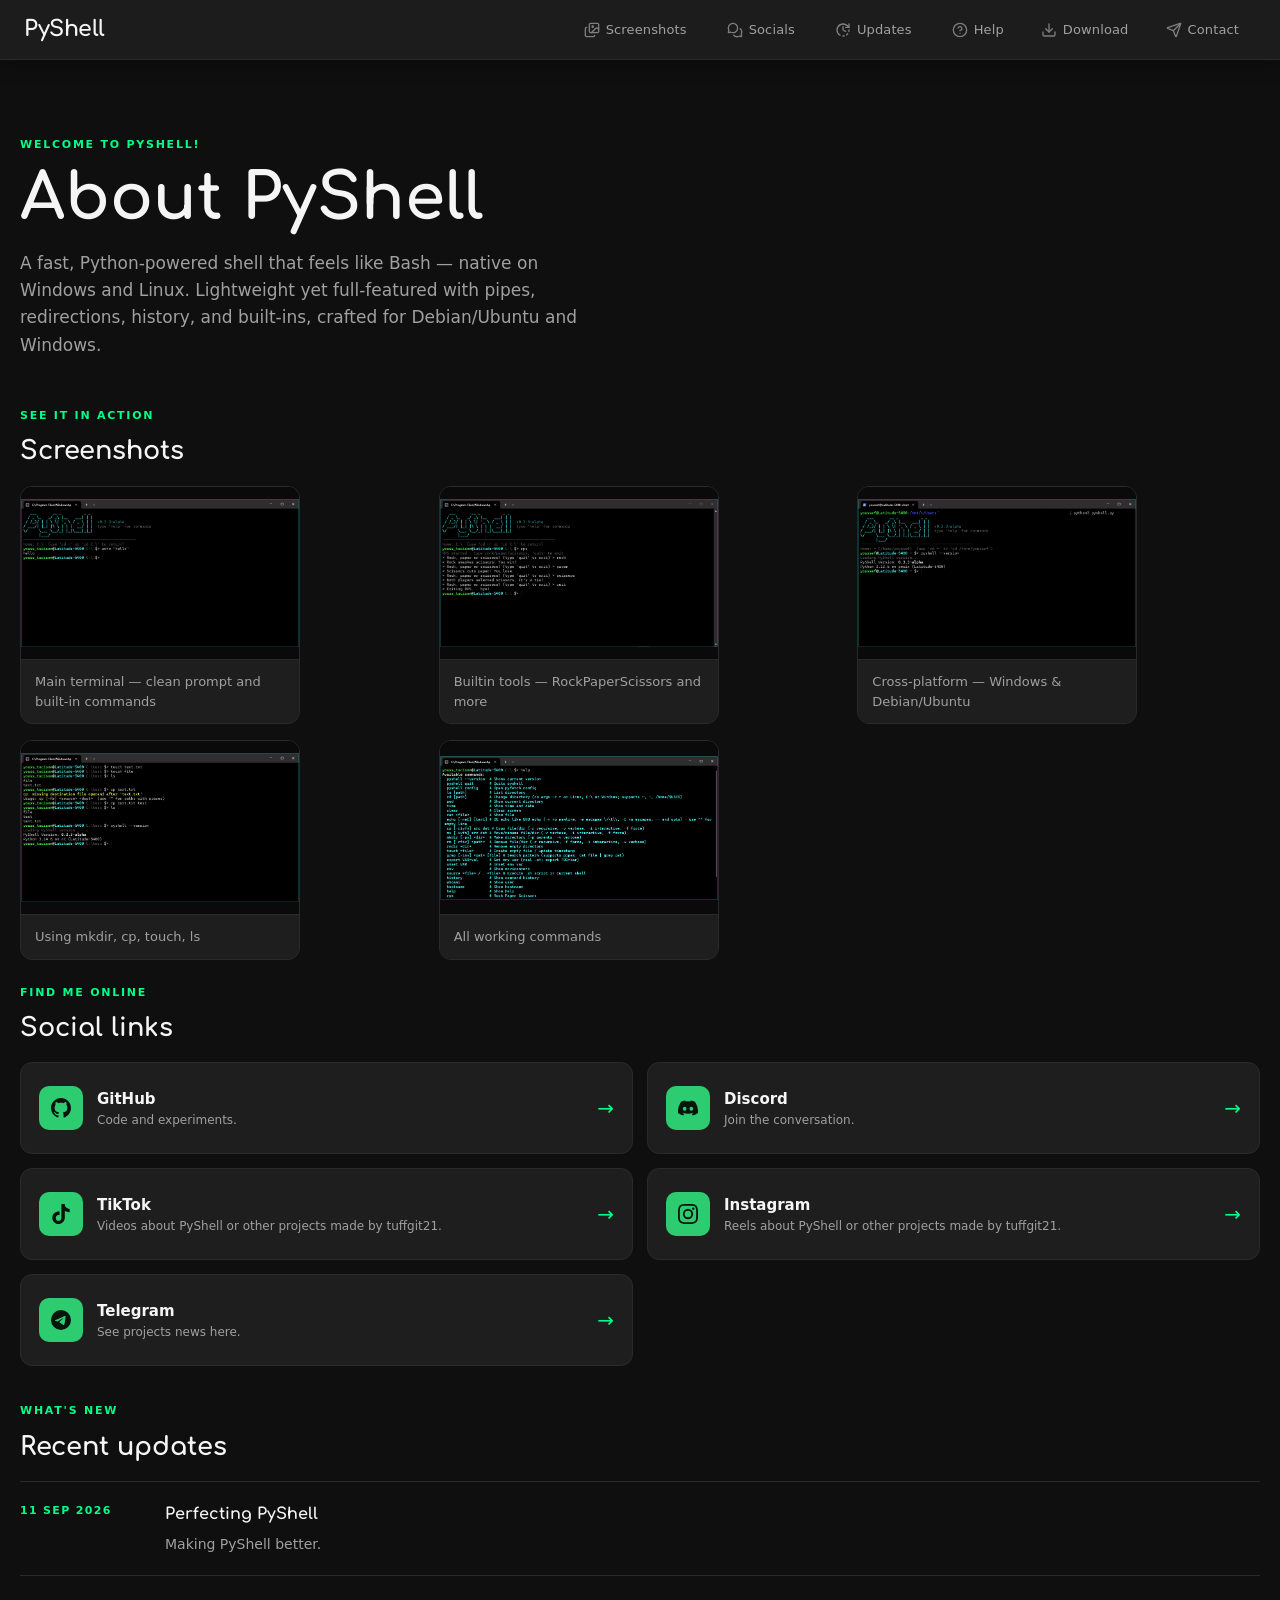
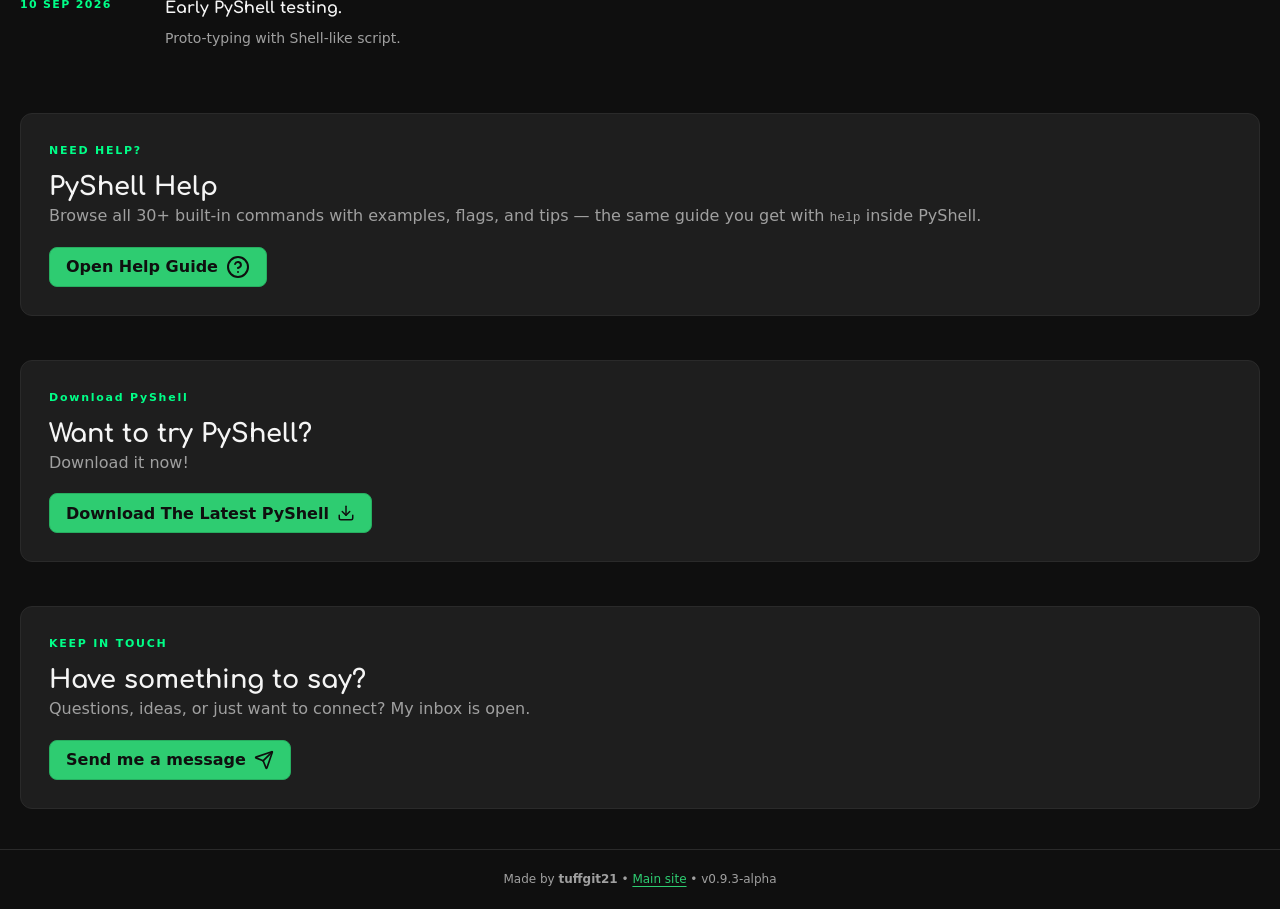
==== commit 3192a3ca: "Add theme presets documentation for PyShell - Introduced a new file `themes.txt` detailing 13 theme " ====
--- a/index.html
+++ b/index.html
@@ -4,6 +4,9 @@
     <meta charset="UTF-8" />
     <meta name="viewport" content="width=device-width, initial-scale=1.0" />
     <title>PyShell - Home</title>
+    <link rel="icon" href="favicon.svg" type="image/svg+xml" />
+    <link rel="icon" href="favicon.png" type="image/png" />
+    <link rel="icon" href="favicon.ico" type="image/x-icon" />
     <link rel="stylesheet" href="style.css" />
     <script src="script.js" defer></script>
     <link rel="preconnect" href="https://fonts.googleapis.com" />
@@ -15,7 +18,7 @@
   </head>
   <body>
     <header class="hdiv">
-      <a class="hp" href="#top"><strong class="span">>_ </strong>PyShell</a>
+      <a class="hp" href="#top">PyShell</a>
       <button
         class="menu-toggle"
         type="button"
@@ -27,24 +30,23 @@
       </button>
       <nav class="hnav" id="main-navigation">
         <a class="hbutton" href="#screenshots"
-          ><svg viewBox="0 0 24 24" width="16" height="16" fill="none" stroke="currentColor" stroke-width="1.8" aria-hidden="true"><rect x="3" y="3" width="18" height="18" rx="2" /><circle cx="9" cy="9" r="2" /><path d="M21 15l-5-5L5 21" /></svg
-          >Screenshots</a
+          ><svg xmlns="http://www.w3.org/2000/svg" width="24" height="24" viewBox="0 0 24 24" fill="none" stroke="currentColor" stroke-width="2" stroke-linecap="round" stroke-linejoin="round" class="lucide lucide-images"><path d="m22 11-1.296-1.296a2.4 2.4 0 0 0-3.408 0L11 16"/><path d="M4 8a2 2 0 0 0-2 2v10a2 2 0 0 0 2 2h10a2 2 0 0 0 2-2"/><circle cx="13" cy="7" r="1" fill="currentColor"/><rect x="8" y="2" width="14" height="14" rx="2"/></svg>Screenshots</a
         >
         <a class="hbutton" href="#social-links"
-          ><svg viewBox="0 0 24 24" width="16" height="16" fill="none" stroke="currentColor" stroke-width="1.8" aria-hidden="true"><circle cx="12" cy="12" r="10" /><path d="M16 8a4 4 0 0 1-8 0" /><path d="M8 14s1.5 2 4 2 4-2 4-2" /></svg
-          >Socials</a
+          ><svg xmlns="http://www.w3.org/2000/svg" width="24" height="24" viewBox="0 0 24 24" fill="none" stroke="currentColor" stroke-width="2" stroke-linecap="round" stroke-linejoin="round" class="lucide lucide-messages-circle"><path d="M19.95 10.05a7 7 0 011.412 7.872 1 1 0 00-.058.787l.675 2.089a1 1 0 01-1.236 1.168l-2.155-.631a1 1 0 00-.745.06 7 7 0 01-7.793-1.445"/><path d="M2.696 12.708a1 1 0 00-.058-.785 7 7 0 113.518 3.473 1 1 0 00-.744-.061l-2.155.63a1 1 0 01-1.236-1.167z"/></svg>Socials</a
         >
         <a class="hbutton" href="#updates"
-          ><svg viewBox="0 0 24 24" width="16" height="16" fill="none" stroke="currentColor" stroke-width="1.8" aria-hidden="true"><path d="M12 8v4l3 3" /><circle cx="12" cy="12" r="10" /></svg
-          >Updates</a
+          ><svg xmlns="http://www.w3.org/2000/svg" width="24" height="24" viewBox="0 0 24 24" fill="none" stroke="currentColor" stroke-width="2" stroke-linecap="round" stroke-linejoin="round" class="lucide lucide-rotate-cw-fading-clock"><path d="M12 3a9.75 9.75 0 0 1 6.74 2.74"/><path d="M18.74 5.74 21 8"/><path d="M21 8V3"/><path d="M7.5 19.794c-6-3.464-6-12.124 0-15.588"/><path d="M7.5 4.206A9 9 0 0 1 12 3"/><path d="M12 7v5l4 2"/><path d="M14 20.775A9 9 0 0 1 12 21"/><path d="M19 17.656a9 9 0 0 1-1.5 1.456"/><path d="M21 12a9 9 0 0 1-.228 2"/><path d="M21 8h-5"/></svg>Updates</a
+        >
+        <a class="hbutton" href="pyshell_help.html"
+          ><svg xmlns="http://www.w3.org/2000/svg" width="24" height="24" viewBox="0 0 24 24" fill="none" stroke="currentColor" stroke-width="2" stroke-linecap="round" stroke-linejoin="round" class="lucide lucide-circle-question-mark"><circle cx="12" cy="12" r="10"/><path d="M9.09 9a3 3 0 0 1 5.83 1c0 2-3 3-3 3"/><path d="M12 17h.01"/></svg>Help</a
         >
         <a class="hbutton" href="#download"
-          ><svg viewBox="0 0 24 24" width="16" height="16" fill="none" stroke="currentColor" stroke-width="1.8" aria-hidden="true"><path d="M12 3v12" /><path d="M7 10l5 5 5-5" /><path d="M3 17h18" /></svg
+          ><svg  xmlns="http://www.w3.org/2000/svg" width="18" height="18" viewBox="0 0 24 24" fill="none" stroke="currentColor" stroke-width="2" stroke-linecap="round" stroke-linejoin="round" class="lucide lucide-download" aria-hidden="true"><path d="M12 15V3" /><path d="M21 15v4a2 2 0 0 1-2 2H5a2 2 0 0 1-2-2v-4" /><path d="m7 10 5 5 5-5" /></svg
           >Download</a
         >
         <a class="hbutton" href="#contact"
-          ><svg viewBox="0 0 24 24" width="16" height="16" fill="none" stroke="currentColor" stroke-width="1.8" aria-hidden="true"><path d="M4 4h16v12H4z" /><path d="M4 7l8 6 8-6" /></svg
-          >Contact</a
+          ><svg xmlns="http://www.w3.org/2000/svg" width="24" height="24" viewBox="0 0 24 24" fill="none" stroke="currentColor" stroke-width="2" stroke-linecap="round" stroke-linejoin="round" class="lucide lucide-send"><path d="M14.536 21.686a.5.5 0 0 0 .937-.024l6.5-19a.496.496 0 0 0-.635-.635l-19 6.5a.5.5 0 0 0-.024.937l7.93 3.18a2 2 0 0 1 1.112 1.11z"/><path d="m21.854 2.147-10.94 10.939"/></svg>Contact</a
         >
       </nav>
     </header>
@@ -339,6 +341,17 @@
           </div>
         </article>
       </section>
+      <section class="help-section contact-section" id="help" aria-labelledby="help-title">
+        <p class="eyebrow">NEED HELP?</p>
+        <h2 id="help-title">PyShell Help</h2>
+        <p>
+          Browse all 30+ built-in commands with examples, flags, and tips —
+          the same guide you get with <code>help</code> inside PyShell.
+        </p>
+        <a class="contact-button" href="pyshell_help.html"
+          >Open Help Guide
+          <svg xmlns="http://www.w3.org/2000/svg" width="24" height="24" viewBox="0 0 24 24" fill="none" stroke="currentColor" stroke-width="2" stroke-linecap="round" stroke-linejoin="round" class="lucide lucide-circle-question-mark"><circle cx="12" cy="12" r="10"/><path d="M9.09 9a3 3 0 0 1 5.83 1c0 2-3 3-3 3"/><path d="M12 17h.01"/></svg></a>
+      </section>
       <section class="contact-section" id="download" aria-labelledby="download">
         <a id="download"><p class="eyebrow">Download PyShell</p></a>
         <h2>Want to try PyShell?</h2>
@@ -351,7 +364,7 @@
               'Oh no! PyShell is not available to download at this point.',
             )
           "
-          >Download PyShell<svg  xmlns="http://www.w3.org/2000/svg" width="18" height="18" viewBox="0 0 24 24" fill="none" stroke="currentColor" stroke-width="2" stroke-linecap="round" stroke-linejoin="round" class="lucide lucide-download" aria-hidden="true"><path d="M12 15V3" /><path d="M21 15v4a2 2 0 0 1-2 2H5a2 2 0 0 1-2-2v-4" /><path d="m7 10 5 5 5-5" /></svg
+          >Download The Latest PyShell<svg  xmlns="http://www.w3.org/2000/svg" width="18" height="18" viewBox="0 0 24 24" fill="none" stroke="currentColor" stroke-width="2" stroke-linecap="round" stroke-linejoin="round" class="lucide lucide-download" aria-hidden="true"><path d="M12 15V3" /><path d="M21 15v4a2 2 0 0 1-2 2H5a2 2 0 0 1-2-2v-4" /><path d="m7 10 5 5 5-5" /></svg
           ></a
         >
       </section>
@@ -390,5 +403,8 @@
         <p class="lightbox-caption"></p>
       </div>
     </div>
+    <footer class="footer">Made by <strong>tuffgit21</strong> •
+        <a href="https://tuffgit21.github.io/" target="_blank" rel="noopener">Main site</a> •
+        <span data-pyshell-version data-pyshell-version-prefix="v">v0.3.3-alpha</span></footer>
   </body>
 </html>
--- a/style.css
+++ b/style.css
@@ -12,6 +12,7 @@
   --radius: 12px;
   --font: "Inter", system-ui, -apple-system, sans-serif;
   --font-display: "Comfortaa", sans-serif;
+  --mono: "JetBrains Mono", ui-monospace, monospace;
 }
 html {
   scroll-behavior: smooth;
@@ -23,12 +24,11 @@
   text-align: center;
   display: inline-block;
   font-size: 23px;
-  background-color: var(--background);
-  border-radius: 5px;
+  
+  
   width:1.2cm;
   height:0.99cm;
-  border:1px white solid;
-  box-shadow: white;
+  
 }
 body {
   background-color: var(--background);
@@ -1225,3 +1225,372 @@
     display: block !important;
   }
 }
+
+/* ===================================================================
+   PyShell Help — uses shared style.css (no inline <style> needed)
+   =================================================================== */
+
+/* Help page body — subtle grid + glows, scoped so index is untouched */
+body.help-page {
+  background-color: var(--background);
+  background-image:
+    radial-gradient(ellipse at 20% 10%, rgba(46, 204, 113, 0.08), transparent 50%),
+    radial-gradient(ellipse at 90% 30%, rgba(0, 255, 136, 0.06), transparent 45%),
+    linear-gradient(rgba(255,255,255,0.015) 1px, transparent 1px),
+    linear-gradient(90deg, rgba(255,255,255,0.015) 1px, transparent 1px);
+  background-size: auto, auto, 24px 24px, 24px 24px;
+}
+
+/* Header — identical to index.html; active state for Help nav */
+.help-page .hbutton.active {
+  background: var(--primary);
+  color: #0f0f0f;
+  border-color: var(--primary-dark);
+  font-weight: 700;
+}
+
+/* Hero */
+.help-hero {
+  background: linear-gradient(180deg, rgba(46,204,113,0.08), transparent 70%), var(--surface);
+  border: 1px solid var(--border);
+  border-radius: 16px;
+  padding: 28px 24px 22px;
+  box-shadow: 0 8px 32px rgba(0,0,0,0.4);
+  position: relative;
+  overflow: hidden;
+}
+.help-hero::before {
+  content: "";
+  position: absolute;
+  inset: 0;
+  background: linear-gradient(90deg, transparent, rgba(46,204,113,0.06), transparent);
+  height: 1px;
+  top: 0;
+}
+.help-hero h1 {
+  margin: 0 0 10px;
+  font-family: var(--font-display);
+  font-size: clamp(1.9rem, 5vw, 2.8rem);
+  line-height: 1.1;
+  letter-spacing: -0.02em;
+}
+.help-hero h1 span { color: var(--neon-glow); font-family: var(--mono); font-weight: 700; }
+.help-hero p.intro-text {
+  margin: 0;
+  max-width: 640px;
+  color: var(--text-muted);
+  font-size: 15px;
+}
+.hero-meta {
+  display: flex;
+  flex-wrap: wrap;
+  gap: 10px;
+  margin-top: 16px;
+}
+.meta-pill {
+  display: inline-flex;
+  align-items: center;
+  gap: 8px;
+  padding: 6px 12px;
+  border-radius: 20px;
+  background: rgba(15,15,15,0.9);
+  border: 1px solid var(--border);
+  font-size: 12px;
+  color: var(--text-muted);
+  font-family: var(--mono);
+}
+.meta-pill strong { color: var(--text); }
+.meta-pill.dot::before {
+  content: "";
+  width: 8px; height: 8px;
+  border-radius: 50%;
+  background: var(--neon-glow);
+  box-shadow: 0 0 8px var(--neon-glow);
+  display: inline-block;
+}
+.search-wrap {
+  margin-top: 18px;
+  display: flex;
+  align-items: center;
+  gap: 10px;
+  max-width: 560px;
+  background: #0a0a0a;
+  border: 1px solid var(--border);
+  border-radius: 10px;
+  padding: 8px 12px;
+  transition: border-color .2s, box-shadow .2s;
+}
+.search-wrap:focus-within {
+  border-color: var(--primary);
+  box-shadow: 0 0 0 3px rgba(46,204,113,0.15);
+}
+.search-wrap svg { color: var(--text-muted); flex: 0 0 16px; }
+.search-wrap input {
+  flex: 1;
+  background: transparent;
+  border: none;
+  outline: none;
+  color: var(--text);
+  font-family: var(--mono);
+  font-size: 13px;
+}
+.search-wrap input::placeholder { color: var(--text-muted); }
+.search-wrap kbd {
+  font-family: var(--mono);
+  font-size: 10px;
+  padding: 3px 6px;
+  border: 1px solid var(--border);
+  border-bottom-width: 2px;
+  border-radius: 6px;
+  background: var(--surface);
+  color: var(--text-muted);
+}
+
+/* Stats bar */
+.stats {
+  display: grid;
+  grid-template-columns: repeat(3, 1fr);
+  gap: 12px;
+}
+.stat {
+  background: var(--surface);
+  border: 1px solid var(--border);
+  border-radius: 12px;
+  padding: 14px 16px;
+  display: flex;
+  flex-direction: column;
+  gap: 2px;
+}
+.stat strong { font-family: var(--font-display); font-size: 22px; line-height: 1; }
+.stat span { font-size: 11px; letter-spacing: 0.12em; color: var(--text-muted); font-weight: 700; }
+
+/* Category */
+.category { display: flex; flex-direction: column; gap: 14px; }
+.category-head {
+  display: flex;
+  align-items: baseline;
+  gap: 12px;
+  flex-wrap: wrap;
+  padding-top: 8px;
+}
+.category-head h2 {
+  margin: 0;
+  font-family: var(--font-display);
+  font-size: 1.25rem;
+  display: inline-flex;
+  align-items: center;
+  gap: 10px;
+}
+.cat-icon {
+  display: grid; place-items: center;
+  width: 32px; height: 32px;
+  border-radius: 8px;
+  background: var(--primary);
+  color: #07150c;
+  font-size: 14px;
+}
+.category-head p { margin: 0; color: var(--text-muted); font-size: 13px; }
+.category-head .count {
+  margin-left: auto;
+  font-family: var(--mono);
+  font-size: 11px;
+  padding: 4px 8px;
+  border-radius: 20px;
+  background: var(--surface);
+  border: 1px solid var(--border);
+  color: var(--text-muted);
+}
+
+.command-grid {
+  display: grid;
+  grid-template-columns: repeat(2, 1fr);
+  gap: 12px;
+}
+.command-card {
+  background: var(--surface);
+  border: 1px solid var(--border);
+  border-radius: 12px;
+  padding: 16px;
+  display: flex;
+  flex-direction: column;
+  gap: 10px;
+  transition: border-color .2s, transform .2s, box-shadow .2s, background .2s;
+  position: relative;
+  overflow: hidden;
+}
+.command-card::before {
+  content: "";
+  position: absolute;
+  top: 0; left: 0; right: 0;
+  height: 1px;
+  background: linear-gradient(90deg, transparent, rgba(46,204,113,0.35), transparent);
+  opacity: 0;
+  transition: opacity .2s;
+}
+.command-card:hover {
+  border-color: rgba(46,204,113,0.45);
+  transform: translateY(-2px);
+  background: var(--surface-hover);
+  box-shadow: 0 8px 24px rgba(0,0,0,0.35);
+}
+.command-card:hover::before { opacity: 1; }
+.command-card.hidden { display: none; }
+.cmd-top {
+  display: flex;
+  align-items: center;
+  justify-content: space-between;
+  gap: 10px;
+}
+.cmd-name {
+  font-family: var(--mono);
+  font-size: 13px;
+  font-weight: 700;
+  color: var(--neon-glow);
+  background: rgba(46,204,113,0.12);
+  border: 1px solid rgba(46,204,113,0.22);
+  padding: 6px 10px;
+  border-radius: 8px;
+  line-height: 1;
+  white-space: nowrap;
+  overflow: hidden;
+  text-overflow: ellipsis;
+  max-width: 100%;
+}
+.cmd-actions { display: flex; gap: 6px; flex-shrink: 0; }
+.icon-btn {
+  width: 28px; height: 28px;
+  display: grid; place-items: center;
+  border-radius: 8px;
+  border: 1px solid var(--border);
+  background: #0a0a0a;
+  color: var(--text-muted);
+  cursor: pointer;
+  transition: all .2s;
+}
+.icon-btn:hover { border-color: var(--primary); color: var(--text); background: var(--surface); }
+.icon-btn.copied { border-color: var(--primary); color: var(--neon-glow); }
+.cmd-desc { margin: 0; color: var(--text-muted); font-size: 13px; line-height: 1.5; }
+.cmd-example {
+  background: #0a0a0a;
+  border: 1px solid #1f1f1f;
+  border-radius: 8px;
+  padding: 10px 12px;
+  font-family: var(--mono);
+  font-size: 12px;
+  color: #a0a0a0;
+  display: flex;
+  align-items: center;
+  gap: 8px;
+  overflow-x: auto;
+  white-space: nowrap;
+}
+.cmd-example .prompt { color: var(--primary); font-weight: 700; }
+.cmd-example code { color: var(--text); }
+.cmd-flags { display: flex; flex-wrap: wrap; gap: 6px; }
+.flag {
+  font-family: var(--mono);
+  font-size: 11px;
+  padding: 3px 8px;
+  border-radius: 20px;
+  background: #121212;
+  border: 1px solid var(--border);
+  color: var(--text-muted);
+}
+.flag strong { color: var(--text); }
+
+.terminal-tip {
+  background: var(--surface);
+  border: 1px solid var(--border);
+  border-radius: 12px;
+  padding: 18px;
+  display: flex;
+  gap: 14px;
+  align-items: flex-start;
+}
+.tip-icon {
+  flex: 0 0 36px;
+  width: 36px; height: 36px;
+  display: grid; place-items: center;
+  border-radius: 8px;
+  background: rgba(46,204,113,0.14);
+  border: 1px solid rgba(46,204,113,0.25);
+  color: var(--neon-glow);
+}
+.terminal-tip h3 { margin: 0 0 4px; font-size: 14px; font-family: var(--font-display); }
+.terminal-tip p { margin: 0; color: var(--text-muted); font-size: 13px; }
+.terminal-tip code {
+  font-family: var(--mono);
+  background: #0a0a0a;
+  border: 1px solid var(--border);
+  padding: 2px 6px;
+  border-radius: 6px;
+  font-size: 12px;
+  color: var(--neon-glow);
+}
+
+.footer {
+  text-align: center;
+  padding: 20px;
+  border-top: 1px solid var(--border);
+  color: var(--text-muted);
+  font-size: 12px;
+}
+.footer a { color: var(--primary); text-decoration: underline; text-underline-offset: 3px; }
+.footer a:hover { color: var(--neon-glow); }
+
+.no-results {
+  display: none;
+  text-align: center;
+  padding: 32px;
+  background: var(--surface);
+  border: 1px dashed var(--border);
+  border-radius: 12px;
+  color: var(--text-muted);
+}
+.no-results.visible { display: block; }
+
+/* Help responsive — extends existing @media breakpoints */
+@media (max-width: 760px) {
+  .command-grid { grid-template-columns: 1fr; }
+  .stats { grid-template-columns: 1fr; }
+  .category-head .count { margin-left: 0; }
+}
+@media (max-width: 520px) {
+  .help-hero { padding: 20px 16px; }
+  .search-wrap kbd { display: none; }
+}
+
+/* Extra small window / mobile — fix layout overflow & spacing */
+@media (max-width: 400px) {
+  .hdiv { padding: 10px 12px; gap: 10px; min-height: 54px; }
+  .hp { font-size: 18px; }
+  .span { width: 1cm; height: 0.85cm; font-size: 18px; line-height: 0.85cm; }
+  .help-hero h1 { font-size: 1.6rem; }
+  .intro h1 { font-size: 1.7rem; }
+  .intro-text { font-size: 15px; }
+  .command-card { padding: 12px; }
+  .cmd-name { font-size: 12px; padding: 5px 8px; }
+  .cmd-desc { font-size: 12px; }
+  .stats { gap: 8px; }
+  .stat { padding: 10px 12px; }
+  .stat strong { font-size: 18px; }
+  .main-content { padding: 16px 12px; gap: 18px; }
+  .screenshot-wrapper { margin: 0 -12px; padding: 0 12px; }
+  .card { padding: 16px; width: 95%; gap: 18px; }
+  .card-left { padding: 12px; }
+  .terminal-tip { flex-direction: column; gap: 10px; }
+  .contact-section { padding: 16px; }
+  .help-hero p.intro-text { font-size: 14px; }
+}
+@media (max-width: 360px) {
+  .help-hero h1 { font-size: 1.4rem; }
+  .intro h1 { font-size: 1.5rem; }
+  .command-card { padding: 10px; }
+  .hbutton { font-size: 12px; padding: 0 10px; height: 32px; }
+  .search-wrap { padding: 6px 10px; }
+  .card { width: 98%; padding: 14px; }
+}
+html, body { overflow-x: hidden; max-width: 100vw; }
+img, video, iframe { max-width: 100%; height: auto; }
+.screenshot-grid, .command-grid, .social-grid, .feature-grid { max-width: 100%; }
+.command-card, .stat, .help-hero, .intro, .screenshots-section, .social-section, .updates-section, .contact-section { max-width: 100%; box-sizing: border-box; }
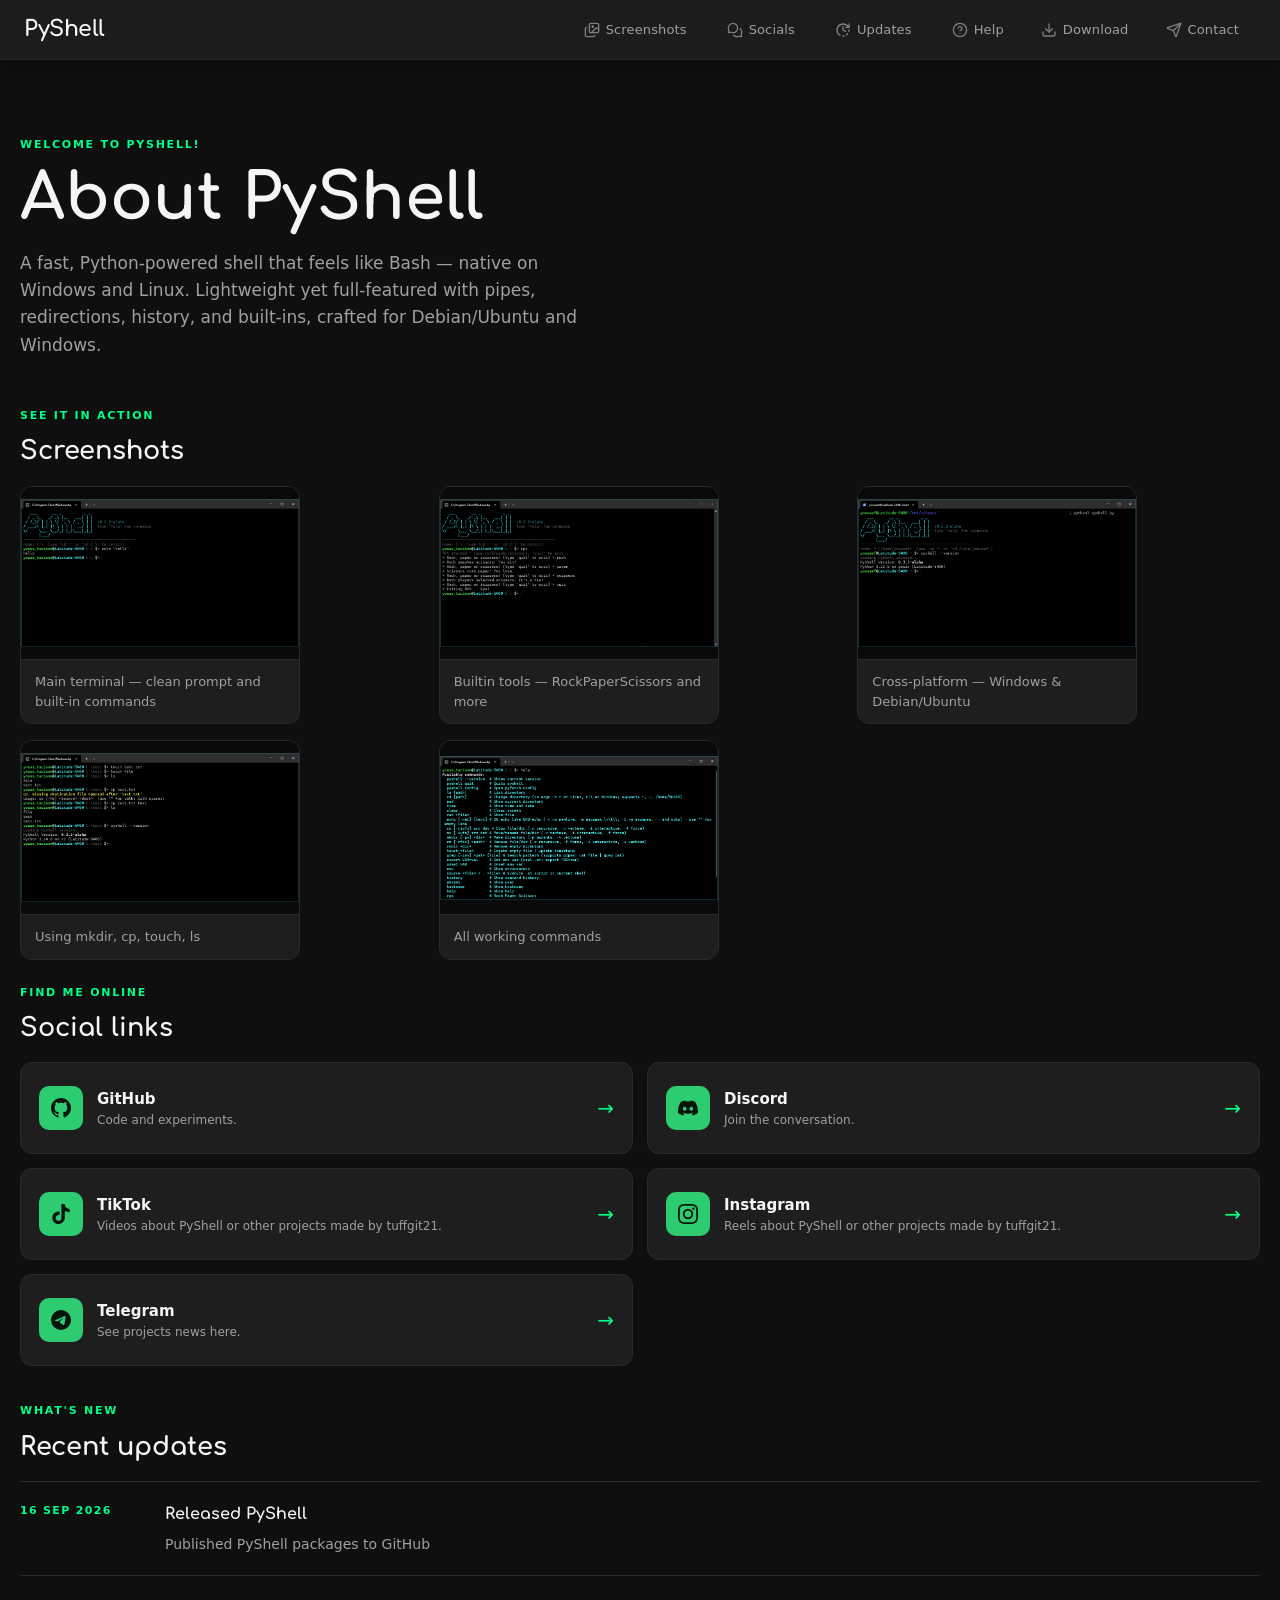
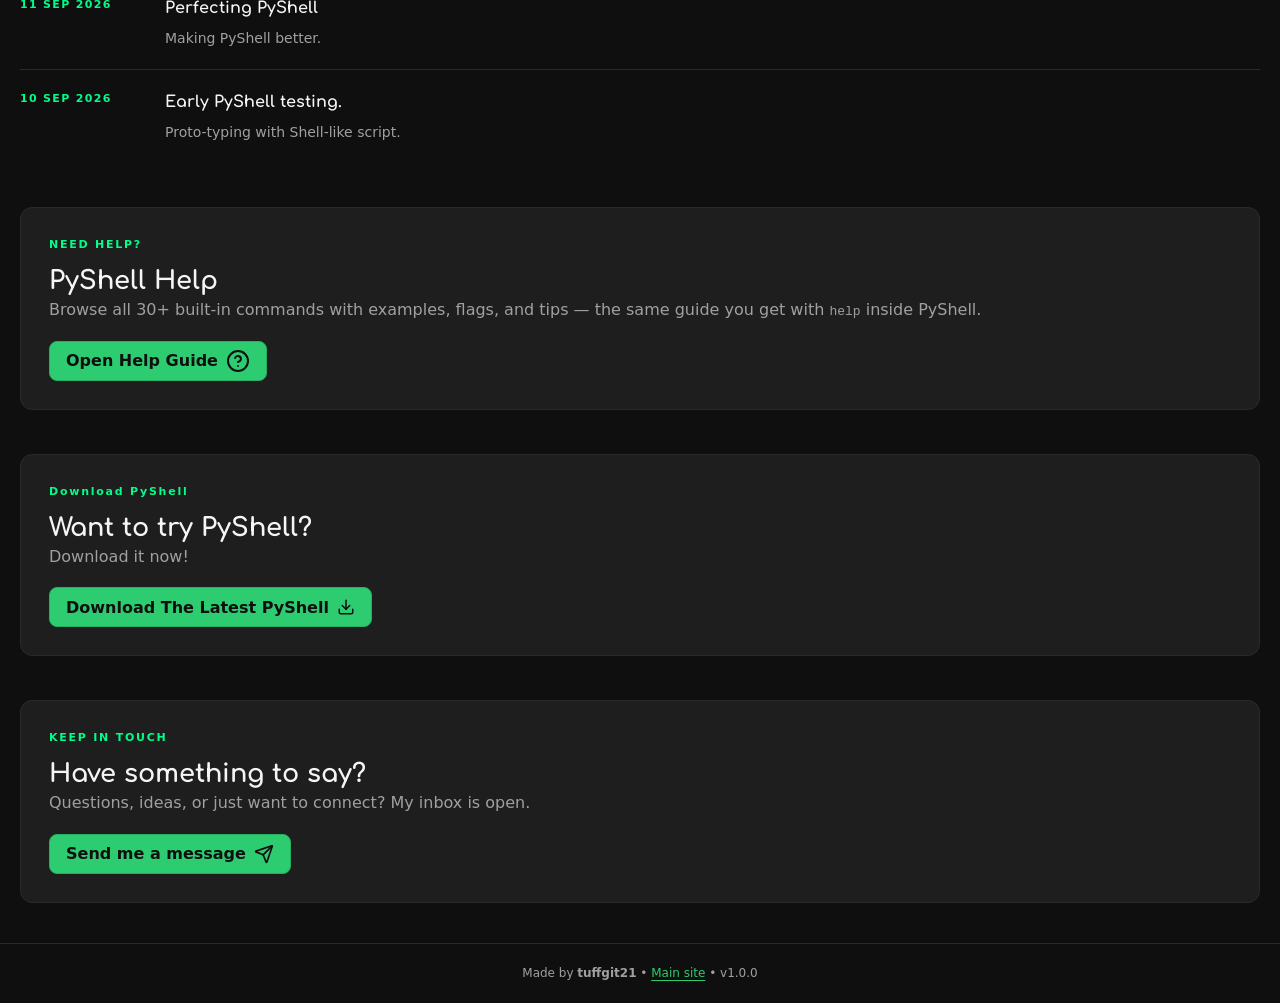
==== commit 258e0d81: "updated site" ====
--- a/index.html
+++ b/index.html
@@ -327,6 +327,13 @@
           <h2 id="updates-title">Recent updates</h2>
         </div>
         <article class="update-card">
+          <time datetime="2026-09-16">16 SEP 2026</time>
+          <div>
+            <h3>Released PyShell</h3>
+            <p>Published PyShell packages to GitHub </p>
+          </div>
+        </article>
+        <article class="update-card">
           <time datetime="2026-09-11">11 SEP 2026</time>
           <div>
             <h3>Perfecting PyShell</h3>
@@ -359,10 +366,7 @@
         <a
           style="cursor: pointer"
           class="contact-button"
-          onclick="
-            alert(
-              'Oh no! PyShell is not available to download at this point.',
-            )
+          href="https://github.com/tuffgit21/PyShell/releases/"
           "
           >Download The Latest PyShell<svg  xmlns="http://www.w3.org/2000/svg" width="18" height="18" viewBox="0 0 24 24" fill="none" stroke="currentColor" stroke-width="2" stroke-linecap="round" stroke-linejoin="round" class="lucide lucide-download" aria-hidden="true"><path d="M12 15V3" /><path d="M21 15v4a2 2 0 0 1-2 2H5a2 2 0 0 1-2-2v-4" /><path d="m7 10 5 5 5-5" /></svg
           ></a
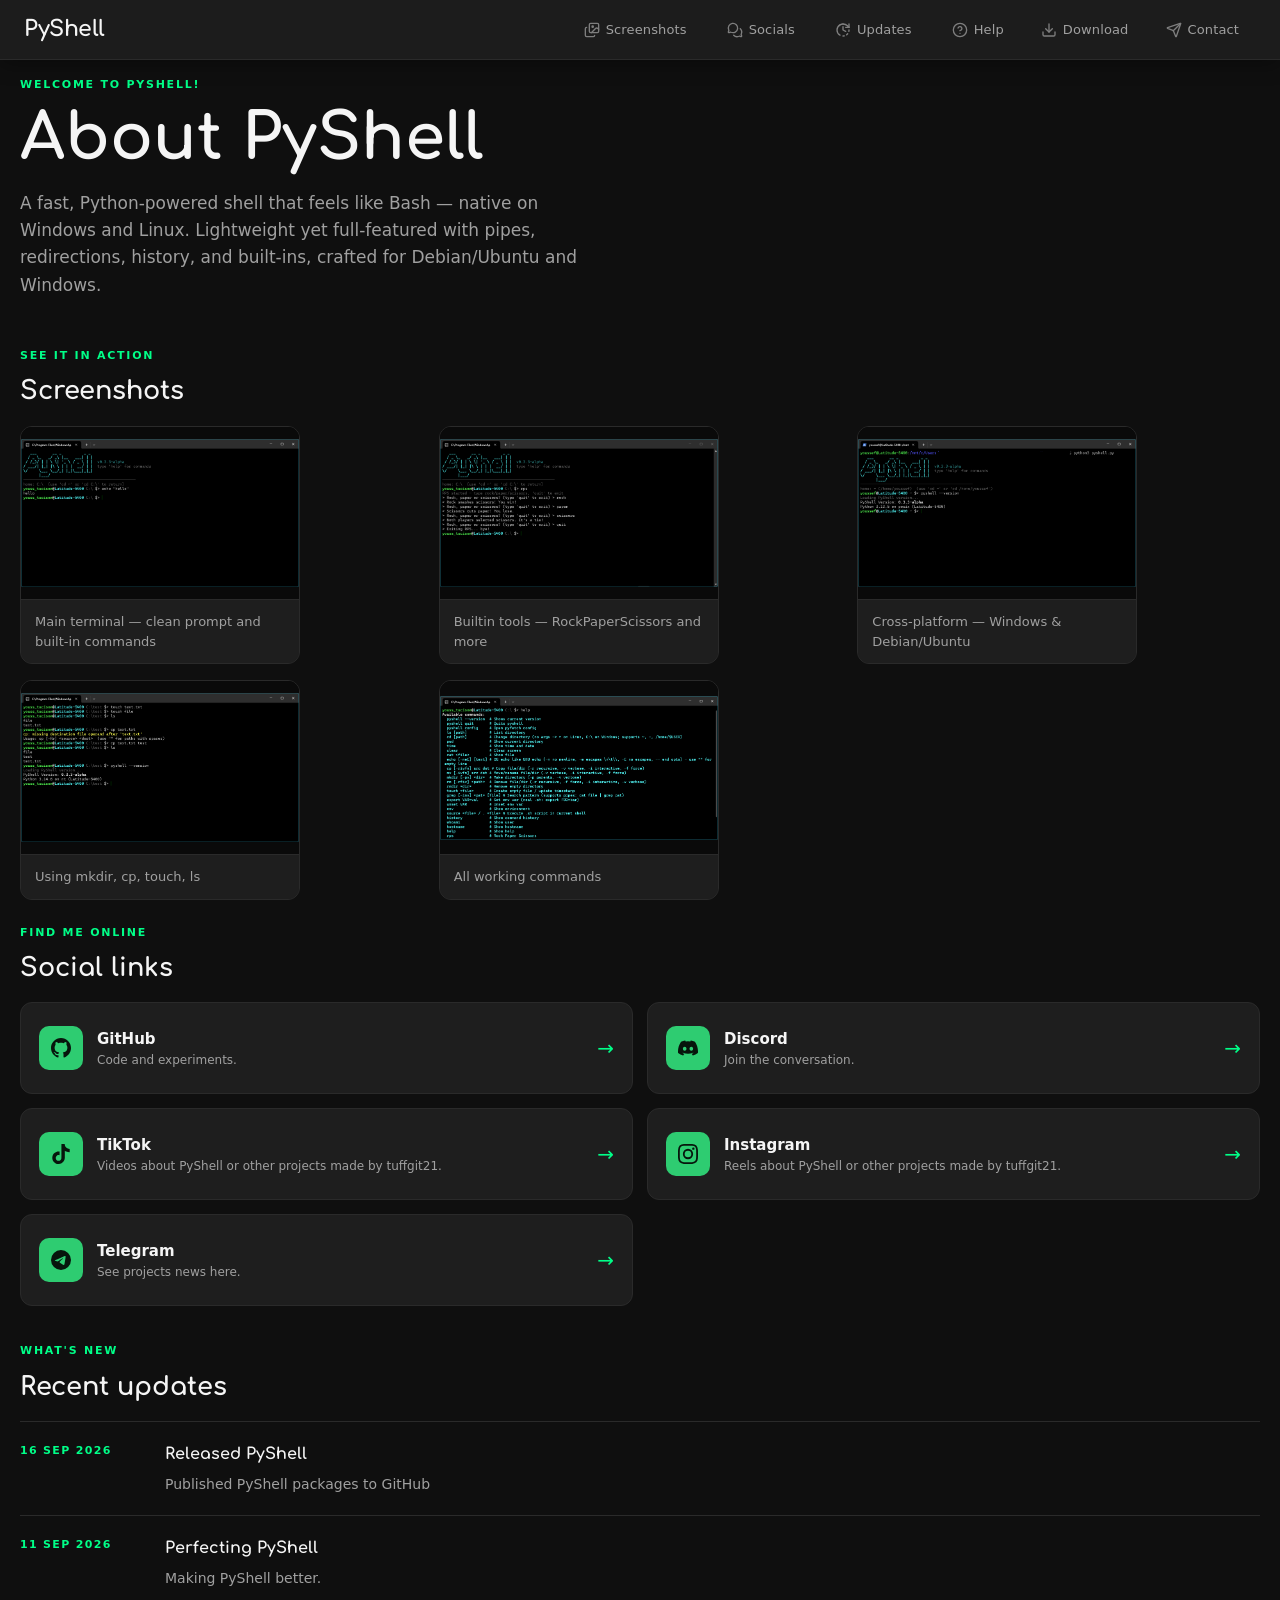
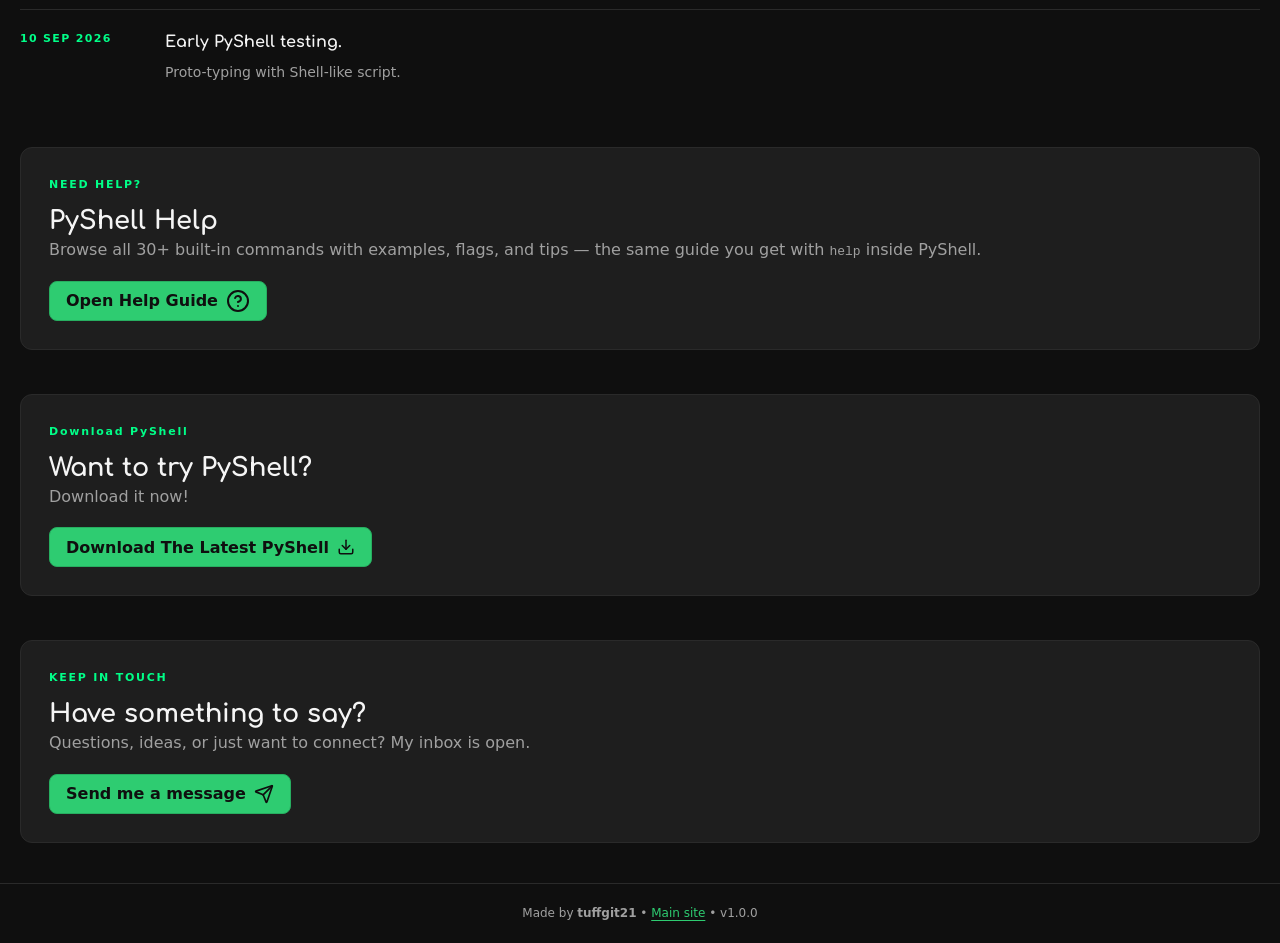
==== commit d98756e0: "update footer links to new domain and improve CSS formatting" ====
--- a/index.html
+++ b/index.html
@@ -4,9 +4,13 @@
     <meta charset="UTF-8" />
     <meta name="viewport" content="width=device-width, initial-scale=1.0" />
     <title>PyShell - Home</title>
-    <link rel="icon" href="favicon.svg" type="image/svg+xml" />
-    <link rel="icon" href="favicon.png" type="image/png" />
-    <link rel="icon" href="favicon.ico" type="image/x-icon" />
+    <link rel="icon" type="image/svg+xml" href="favicon.svg" />
+    <link rel="manifest" href="manifest.json" />
+    <meta name="theme-color" content="#0f0f0f" />
+    <meta name="apple-mobile-web-app-capable" content="yes" />
+    <meta name="apple-mobile-web-app-status-bar-style" content="default" />
+    <meta name="apple-mobile-web-app-title" content="PyShell" />
+    <link rel="apple-touch-icon" href="favicon.svg" />
     <link rel="stylesheet" href="style.css" />
     <script src="script.js" defer></script>
     <link rel="preconnect" href="https://fonts.googleapis.com" />
@@ -408,7 +412,14 @@
       </div>
     </div>
     <footer class="footer">Made by <strong>tuffgit21</strong> •
-        <a href="https://tuffgit21.github.io/" target="_blank" rel="noopener">Main site</a> •
+        <a href="https://tuffgit21.is-a.dev/" target="_blank" rel="noopener">Main site</a> •
         <span data-pyshell-version data-pyshell-version-prefix="v">v0.3.3-alpha</span></footer>
+    <script>
+    if ('serviceWorker' in navigator) {
+      window.addEventListener('load', () => {
+        navigator.serviceWorker.register('./sw.js', {scope: './'}).catch(e => console.warn('SW failed', e));
+      });
+    }
+    </script>
   </body>
 </html>
--- a/style.css
+++ b/style.css
@@ -20,15 +20,13 @@
 * {
   box-sizing: border-box;
 }
-.span{
+.span {
   text-align: center;
   display: inline-block;
   font-size: 23px;
-  
-  
-  width:1.2cm;
-  height:0.99cm;
-  
+
+  width: 1.2cm;
+  height: 0.99cm;
 }
 body {
   background-color: var(--background);
@@ -37,13 +35,22 @@
   display: flex;
   flex-direction: column;
   align-items: stretch;
-  min-height: 100vh;
+  min-height: 200vh;
   margin: 0;
   padding: 0;
   line-height: 1.6;
   -webkit-font-smoothing: antialiased;
 }
+html,
+body {
+  overflow-x: hidden;
+  overflow-y: visible;
+  max-width: 100vw;
+}
 .hdiv {
+  position: fixed;
+  left: 0;
+  right: 0;
   display: flex;
   align-items: center;
   justify-content: space-between;
@@ -55,12 +62,14 @@
   min-height: 60px;
   height: auto;
   padding: 10px 24px;
-  position: sticky;
   top: 0;
-  z-index: 100;
+  z-index: 1000;
   gap: 16px;
   box-sizing: border-box;
   box-shadow: 0 4px 20px rgba(0, 0, 0, 0.35);
+}
+.main-content {
+  padding-top: 70px;
 }
 .hp {
   margin: 0;
@@ -74,7 +83,7 @@
 .hp:hover {
   color: var(--neon);
   transition: 0.4s ease-in-out;
-  text-shadow:0 15px 15px #27ae60;
+  text-shadow: 0 15px 15px #27ae60;
 }
 .hnav {
   display: flex;
@@ -361,8 +370,16 @@
   height: 100%;
   min-height: 100%;
   background:
-    radial-gradient(ellipse at 30% 20%, rgba(46, 204, 113, 0.12), transparent 50%),
-    radial-gradient(ellipse at 80% 80%, rgba(0, 255, 136, 0.08), transparent 50%),
+    radial-gradient(
+      ellipse at 30% 20%,
+      rgba(46, 204, 113, 0.12),
+      transparent 50%
+    ),
+    radial-gradient(
+      ellipse at 80% 80%,
+      rgba(0, 255, 136, 0.08),
+      transparent 50%
+    ),
     #0f0f0f;
   border: 1px dashed rgba(46, 204, 113, 0.18);
   box-sizing: border-box;
@@ -559,7 +576,11 @@
   border-radius: 10px;
   border: 1px dashed rgba(46, 204, 113, 0.25);
   background:
-    radial-gradient(ellipse at 30% 20%, rgba(46, 204, 113, 0.12), transparent 50%),
+    radial-gradient(
+      ellipse at 30% 20%,
+      rgba(46, 204, 113, 0.12),
+      transparent 50%
+    ),
     #1a1a1a;
   text-align: center;
 }
@@ -1234,11 +1255,23 @@
 body.help-page {
   background-color: var(--background);
   background-image:
-    radial-gradient(ellipse at 20% 10%, rgba(46, 204, 113, 0.08), transparent 50%),
-    radial-gradient(ellipse at 90% 30%, rgba(0, 255, 136, 0.06), transparent 45%),
-    linear-gradient(rgba(255,255,255,0.015) 1px, transparent 1px),
-    linear-gradient(90deg, rgba(255,255,255,0.015) 1px, transparent 1px);
-  background-size: auto, auto, 24px 24px, 24px 24px;
+    radial-gradient(
+      ellipse at 20% 10%,
+      rgba(46, 204, 113, 0.08),
+      transparent 50%
+    ),
+    radial-gradient(
+      ellipse at 90% 30%,
+      rgba(0, 255, 136, 0.06),
+      transparent 45%
+    ),
+    linear-gradient(rgba(255, 255, 255, 0.015) 1px, transparent 1px),
+    linear-gradient(90deg, rgba(255, 255, 255, 0.015) 1px, transparent 1px);
+  background-size:
+    auto,
+    auto,
+    24px 24px,
+    24px 24px;
 }
 
 /* Header — identical to index.html; active state for Help nav */
@@ -1251,11 +1284,13 @@
 
 /* Hero */
 .help-hero {
-  background: linear-gradient(180deg, rgba(46,204,113,0.08), transparent 70%), var(--surface);
+  background:
+    linear-gradient(180deg, rgba(46, 204, 113, 0.08), transparent 70%),
+    var(--surface);
   border: 1px solid var(--border);
   border-radius: 16px;
   padding: 28px 24px 22px;
-  box-shadow: 0 8px 32px rgba(0,0,0,0.4);
+  box-shadow: 0 8px 32px rgba(0, 0, 0, 0.4);
   position: relative;
   overflow: hidden;
 }
@@ -1263,7 +1298,12 @@
   content: "";
   position: absolute;
   inset: 0;
-  background: linear-gradient(90deg, transparent, rgba(46,204,113,0.06), transparent);
+  background: linear-gradient(
+    90deg,
+    transparent,
+    rgba(46, 204, 113, 0.06),
+    transparent
+  );
   height: 1px;
   top: 0;
 }
@@ -1274,7 +1314,11 @@
   line-height: 1.1;
   letter-spacing: -0.02em;
 }
-.help-hero h1 span { color: var(--neon-glow); font-family: var(--mono); font-weight: 700; }
+.help-hero h1 span {
+  color: var(--neon-glow);
+  font-family: var(--mono);
+  font-weight: 700;
+}
 .help-hero p.intro-text {
   margin: 0;
   max-width: 640px;
@@ -1293,16 +1337,19 @@
   gap: 8px;
   padding: 6px 12px;
   border-radius: 20px;
-  background: rgba(15,15,15,0.9);
+  background: rgba(15, 15, 15, 0.9);
   border: 1px solid var(--border);
   font-size: 12px;
   color: var(--text-muted);
   font-family: var(--mono);
 }
-.meta-pill strong { color: var(--text); }
+.meta-pill strong {
+  color: var(--text);
+}
 .meta-pill.dot::before {
   content: "";
-  width: 8px; height: 8px;
+  width: 8px;
+  height: 8px;
   border-radius: 50%;
   background: var(--neon-glow);
   box-shadow: 0 0 8px var(--neon-glow);
@@ -1318,13 +1365,18 @@
   border: 1px solid var(--border);
   border-radius: 10px;
   padding: 8px 12px;
-  transition: border-color .2s, box-shadow .2s;
+  transition:
+    border-color 0.2s,
+    box-shadow 0.2s;
 }
 .search-wrap:focus-within {
   border-color: var(--primary);
-  box-shadow: 0 0 0 3px rgba(46,204,113,0.15);
-}
-.search-wrap svg { color: var(--text-muted); flex: 0 0 16px; }
+  box-shadow: 0 0 0 3px rgba(46, 204, 113, 0.15);
+}
+.search-wrap svg {
+  color: var(--text-muted);
+  flex: 0 0 16px;
+}
 .search-wrap input {
   flex: 1;
   background: transparent;
@@ -1334,7 +1386,9 @@
   font-family: var(--mono);
   font-size: 13px;
 }
-.search-wrap input::placeholder { color: var(--text-muted); }
+.search-wrap input::placeholder {
+  color: var(--text-muted);
+}
 .search-wrap kbd {
   font-family: var(--mono);
   font-size: 10px;
@@ -1361,11 +1415,24 @@
   flex-direction: column;
   gap: 2px;
 }
-.stat strong { font-family: var(--font-display); font-size: 22px; line-height: 1; }
-.stat span { font-size: 11px; letter-spacing: 0.12em; color: var(--text-muted); font-weight: 700; }
+.stat strong {
+  font-family: var(--font-display);
+  font-size: 22px;
+  line-height: 1;
+}
+.stat span {
+  font-size: 11px;
+  letter-spacing: 0.12em;
+  color: var(--text-muted);
+  font-weight: 700;
+}
 
 /* Category */
-.category { display: flex; flex-direction: column; gap: 14px; }
+.category {
+  display: flex;
+  flex-direction: column;
+  gap: 14px;
+}
 .category-head {
   display: flex;
   align-items: baseline;
@@ -1382,14 +1449,20 @@
   gap: 10px;
 }
 .cat-icon {
-  display: grid; place-items: center;
-  width: 32px; height: 32px;
+  display: grid;
+  place-items: center;
+  width: 32px;
+  height: 32px;
   border-radius: 8px;
   background: var(--primary);
   color: #07150c;
   font-size: 14px;
 }
-.category-head p { margin: 0; color: var(--text-muted); font-size: 13px; }
+.category-head p {
+  margin: 0;
+  color: var(--text-muted);
+  font-size: 13px;
+}
 .category-head .count {
   margin-left: auto;
   font-family: var(--mono);
@@ -1414,27 +1487,42 @@
   display: flex;
   flex-direction: column;
   gap: 10px;
-  transition: border-color .2s, transform .2s, box-shadow .2s, background .2s;
+  transition:
+    border-color 0.2s,
+    transform 0.2s,
+    box-shadow 0.2s,
+    background 0.2s;
   position: relative;
   overflow: hidden;
 }
 .command-card::before {
   content: "";
   position: absolute;
-  top: 0; left: 0; right: 0;
+  top: 0;
+  left: 0;
+  right: 0;
   height: 1px;
-  background: linear-gradient(90deg, transparent, rgba(46,204,113,0.35), transparent);
+  background: linear-gradient(
+    90deg,
+    transparent,
+    rgba(46, 204, 113, 0.35),
+    transparent
+  );
   opacity: 0;
-  transition: opacity .2s;
+  transition: opacity 0.2s;
 }
 .command-card:hover {
-  border-color: rgba(46,204,113,0.45);
+  border-color: rgba(46, 204, 113, 0.45);
   transform: translateY(-2px);
   background: var(--surface-hover);
-  box-shadow: 0 8px 24px rgba(0,0,0,0.35);
-}
-.command-card:hover::before { opacity: 1; }
-.command-card.hidden { display: none; }
+  box-shadow: 0 8px 24px rgba(0, 0, 0, 0.35);
+}
+.command-card:hover::before {
+  opacity: 1;
+}
+.command-card.hidden {
+  display: none;
+}
 .cmd-top {
   display: flex;
   align-items: center;
@@ -1446,8 +1534,8 @@
   font-size: 13px;
   font-weight: 700;
   color: var(--neon-glow);
-  background: rgba(46,204,113,0.12);
-  border: 1px solid rgba(46,204,113,0.22);
+  background: rgba(46, 204, 113, 0.12);
+  border: 1px solid rgba(46, 204, 113, 0.22);
   padding: 6px 10px;
   border-radius: 8px;
   line-height: 1;
@@ -1456,20 +1544,38 @@
   text-overflow: ellipsis;
   max-width: 100%;
 }
-.cmd-actions { display: flex; gap: 6px; flex-shrink: 0; }
+.cmd-actions {
+  display: flex;
+  gap: 6px;
+  flex-shrink: 0;
+}
 .icon-btn {
-  width: 28px; height: 28px;
-  display: grid; place-items: center;
+  width: 28px;
+  height: 28px;
+  display: grid;
+  place-items: center;
   border-radius: 8px;
   border: 1px solid var(--border);
   background: #0a0a0a;
   color: var(--text-muted);
   cursor: pointer;
-  transition: all .2s;
-}
-.icon-btn:hover { border-color: var(--primary); color: var(--text); background: var(--surface); }
-.icon-btn.copied { border-color: var(--primary); color: var(--neon-glow); }
-.cmd-desc { margin: 0; color: var(--text-muted); font-size: 13px; line-height: 1.5; }
+  transition: all 0.2s;
+}
+.icon-btn:hover {
+  border-color: var(--primary);
+  color: var(--text);
+  background: var(--surface);
+}
+.icon-btn.copied {
+  border-color: var(--primary);
+  color: var(--neon-glow);
+}
+.cmd-desc {
+  margin: 0;
+  color: var(--text-muted);
+  font-size: 13px;
+  line-height: 1.5;
+}
 .cmd-example {
   background: #0a0a0a;
   border: 1px solid #1f1f1f;
@@ -1484,9 +1590,18 @@
   overflow-x: auto;
   white-space: nowrap;
 }
-.cmd-example .prompt { color: var(--primary); font-weight: 700; }
-.cmd-example code { color: var(--text); }
-.cmd-flags { display: flex; flex-wrap: wrap; gap: 6px; }
+.cmd-example .prompt {
+  color: var(--primary);
+  font-weight: 700;
+}
+.cmd-example code {
+  color: var(--text);
+}
+.cmd-flags {
+  display: flex;
+  flex-wrap: wrap;
+  gap: 6px;
+}
 .flag {
   font-family: var(--mono);
   font-size: 11px;
@@ -1496,7 +1611,9 @@
   border: 1px solid var(--border);
   color: var(--text-muted);
 }
-.flag strong { color: var(--text); }
+.flag strong {
+  color: var(--text);
+}
 
 .terminal-tip {
   background: var(--surface);
@@ -1509,15 +1626,25 @@
 }
 .tip-icon {
   flex: 0 0 36px;
-  width: 36px; height: 36px;
-  display: grid; place-items: center;
+  width: 36px;
+  height: 36px;
+  display: grid;
+  place-items: center;
   border-radius: 8px;
-  background: rgba(46,204,113,0.14);
-  border: 1px solid rgba(46,204,113,0.25);
+  background: rgba(46, 204, 113, 0.14);
+  border: 1px solid rgba(46, 204, 113, 0.25);
   color: var(--neon-glow);
 }
-.terminal-tip h3 { margin: 0 0 4px; font-size: 14px; font-family: var(--font-display); }
-.terminal-tip p { margin: 0; color: var(--text-muted); font-size: 13px; }
+.terminal-tip h3 {
+  margin: 0 0 4px;
+  font-size: 14px;
+  font-family: var(--font-display);
+}
+.terminal-tip p {
+  margin: 0;
+  color: var(--text-muted);
+  font-size: 13px;
+}
 .terminal-tip code {
   font-family: var(--mono);
   background: #0a0a0a;
@@ -1535,8 +1662,14 @@
   color: var(--text-muted);
   font-size: 12px;
 }
-.footer a { color: var(--primary); text-decoration: underline; text-underline-offset: 3px; }
-.footer a:hover { color: var(--neon-glow); }
+.footer a {
+  color: var(--primary);
+  text-decoration: underline;
+  text-underline-offset: 3px;
+}
+.footer a:hover {
+  color: var(--neon-glow);
+}
 
 .no-results {
   display: none;
@@ -1547,50 +1680,151 @@
   border-radius: 12px;
   color: var(--text-muted);
 }
-.no-results.visible { display: block; }
+.no-results.visible {
+  display: block;
+}
 
 /* Help responsive — extends existing @media breakpoints */
 @media (max-width: 760px) {
-  .command-grid { grid-template-columns: 1fr; }
-  .stats { grid-template-columns: 1fr; }
-  .category-head .count { margin-left: 0; }
+  .command-grid {
+    grid-template-columns: 1fr;
+  }
+  .stats {
+    grid-template-columns: 1fr;
+  }
+  .category-head .count {
+    margin-left: 0;
+  }
 }
 @media (max-width: 520px) {
-  .help-hero { padding: 20px 16px; }
-  .search-wrap kbd { display: none; }
+  .help-hero {
+    padding: 20px 16px;
+  }
+  .search-wrap kbd {
+    display: none;
+  }
 }
 
 /* Extra small window / mobile — fix layout overflow & spacing */
 @media (max-width: 400px) {
-  .hdiv { padding: 10px 12px; gap: 10px; min-height: 54px; }
-  .hp { font-size: 18px; }
-  .span { width: 1cm; height: 0.85cm; font-size: 18px; line-height: 0.85cm; }
-  .help-hero h1 { font-size: 1.6rem; }
-  .intro h1 { font-size: 1.7rem; }
-  .intro-text { font-size: 15px; }
-  .command-card { padding: 12px; }
-  .cmd-name { font-size: 12px; padding: 5px 8px; }
-  .cmd-desc { font-size: 12px; }
-  .stats { gap: 8px; }
-  .stat { padding: 10px 12px; }
-  .stat strong { font-size: 18px; }
-  .main-content { padding: 16px 12px; gap: 18px; }
-  .screenshot-wrapper { margin: 0 -12px; padding: 0 12px; }
-  .card { padding: 16px; width: 95%; gap: 18px; }
-  .card-left { padding: 12px; }
-  .terminal-tip { flex-direction: column; gap: 10px; }
-  .contact-section { padding: 16px; }
-  .help-hero p.intro-text { font-size: 14px; }
+  .hdiv {
+    padding: 10px 12px;
+    gap: 10px;
+    min-height: 54px;
+  }
+  .hp {
+    font-size: 18px;
+  }
+  .span {
+    width: 1cm;
+    height: 0.85cm;
+    font-size: 18px;
+    line-height: 0.85cm;
+  }
+  .help-hero h1 {
+    font-size: 1.6rem;
+  }
+  .intro h1 {
+    font-size: 1.7rem;
+  }
+  .intro-text {
+    font-size: 15px;
+  }
+  .command-card {
+    padding: 12px;
+  }
+  .cmd-name {
+    font-size: 12px;
+    padding: 5px 8px;
+  }
+  .cmd-desc {
+    font-size: 12px;
+  }
+  .stats {
+    gap: 8px;
+  }
+  .stat {
+    padding: 10px 12px;
+  }
+  .stat strong {
+    font-size: 18px;
+  }
+  .main-content {
+    padding: 16px 12px;
+    gap: 18px;
+  }
+  .screenshot-wrapper {
+    margin: 0 -12px;
+    padding: 0 12px;
+  }
+  .card {
+    padding: 16px;
+    width: 95%;
+    gap: 18px;
+  }
+  .card-left {
+    padding: 12px;
+  }
+  .terminal-tip {
+    flex-direction: column;
+    gap: 10px;
+  }
+  .contact-section {
+    padding: 16px;
+  }
+  .help-hero p.intro-text {
+    font-size: 14px;
+  }
 }
 @media (max-width: 360px) {
-  .help-hero h1 { font-size: 1.4rem; }
-  .intro h1 { font-size: 1.5rem; }
-  .command-card { padding: 10px; }
-  .hbutton { font-size: 12px; padding: 0 10px; height: 32px; }
-  .search-wrap { padding: 6px 10px; }
-  .card { width: 98%; padding: 14px; }
-}
-html, body { overflow-x: hidden; max-width: 100vw; }
-img, video, iframe { max-width: 100%; height: auto; }
-.screenshot-grid, .command-grid, .social-grid, .feature-grid { max-width: 100%; }
-.command-card, .stat, .help-hero, .intro, .screenshots-section, .social-section, .updates-section, .contact-section { max-width: 100%; box-sizing: border-box; }
+  .help-hero h1 {
+    font-size: 1.4rem;
+  }
+  .intro h1 {
+    font-size: 1.5rem;
+  }
+  .command-card {
+    padding: 10px;
+  }
+  .hbutton {
+    font-size: 12px;
+    padding: 0 10px;
+    height: 32px;
+  }
+  .search-wrap {
+    padding: 6px 10px;
+  }
+  .card {
+    width: 98%;
+    padding: 14px;
+  }
+}
+html,
+body {
+  overflow-x: hidden;
+  overflow-y: visible;
+  max-width: 100vw;
+}
+img,
+video,
+iframe {
+  max-width: 100%;
+  height: auto;
+}
+.screenshot-grid,
+.command-grid,
+.social-grid,
+.feature-grid {
+  max-width: 100%;
+}
+.command-card,
+.stat,
+.help-hero,
+.intro,
+.screenshots-section,
+.social-section,
+.updates-section,
+.contact-section {
+  max-width: 100%;
+  box-sizing: border-box;
+}
